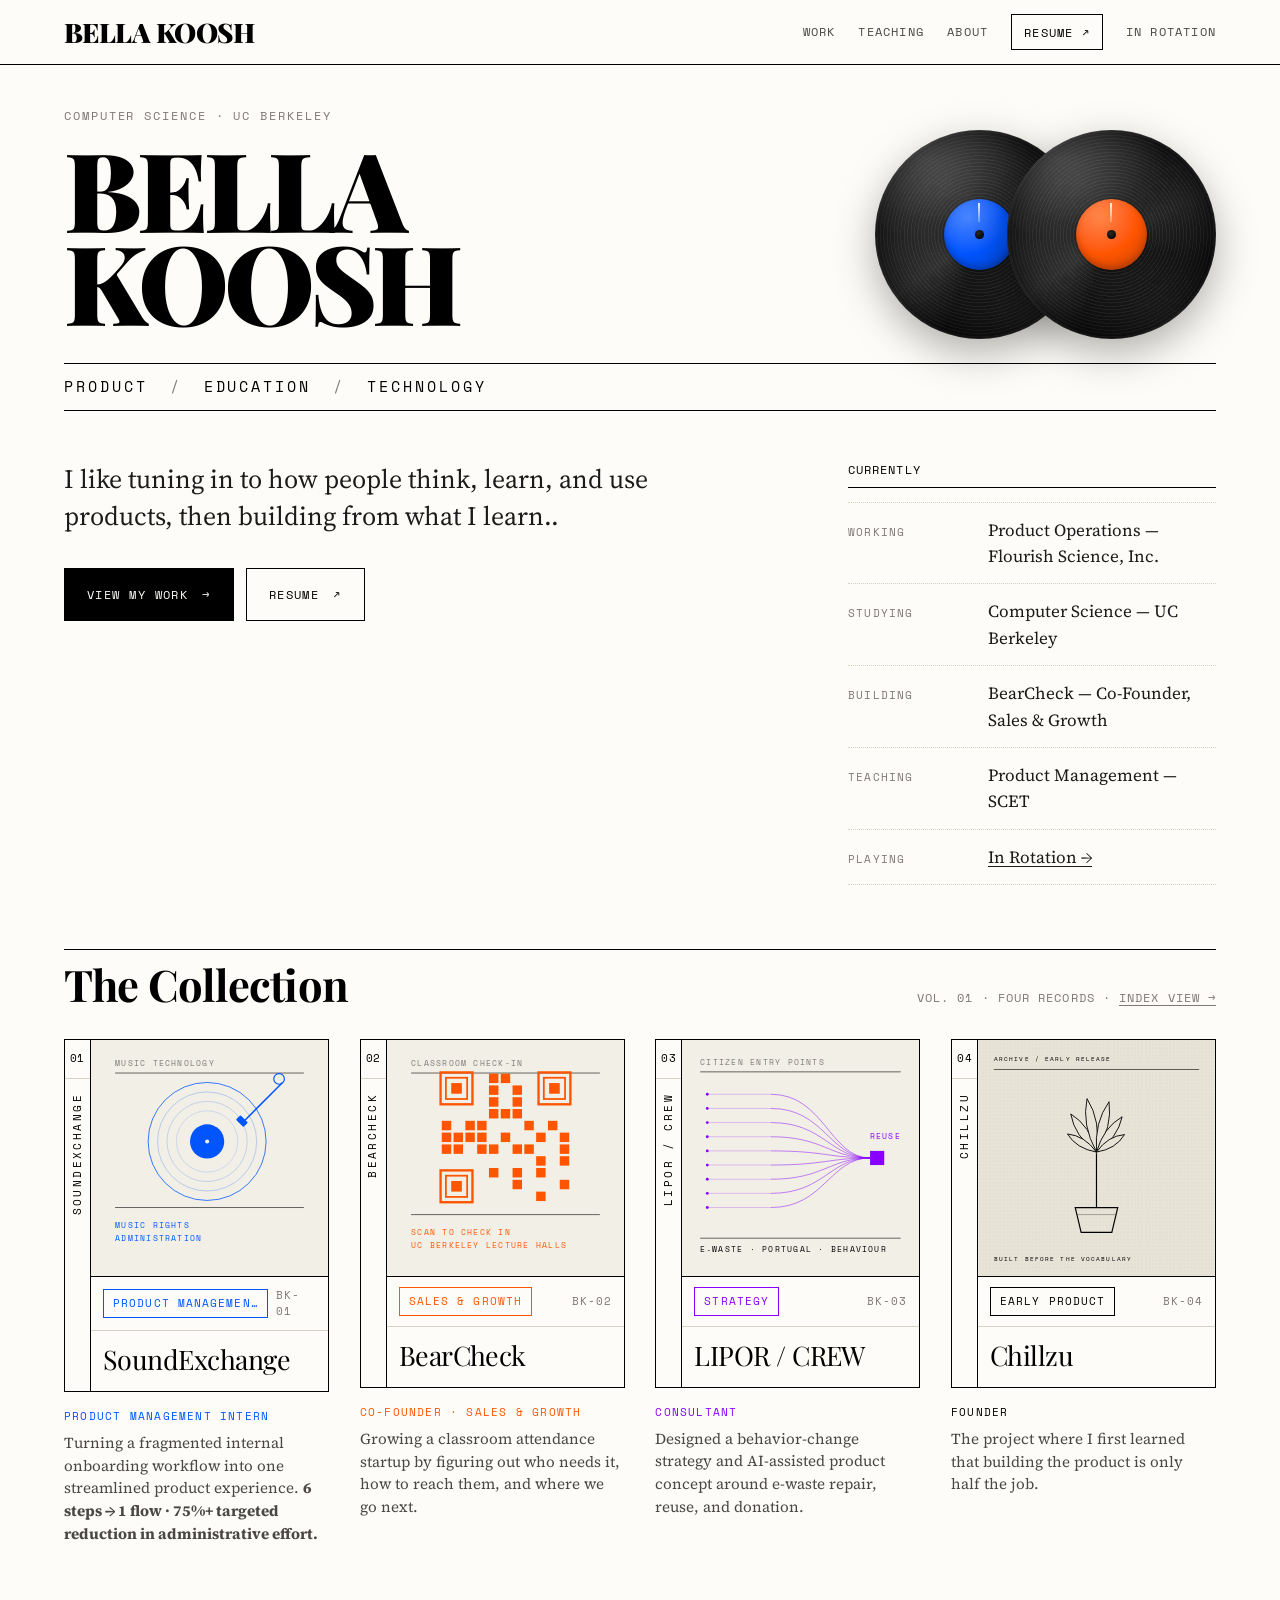
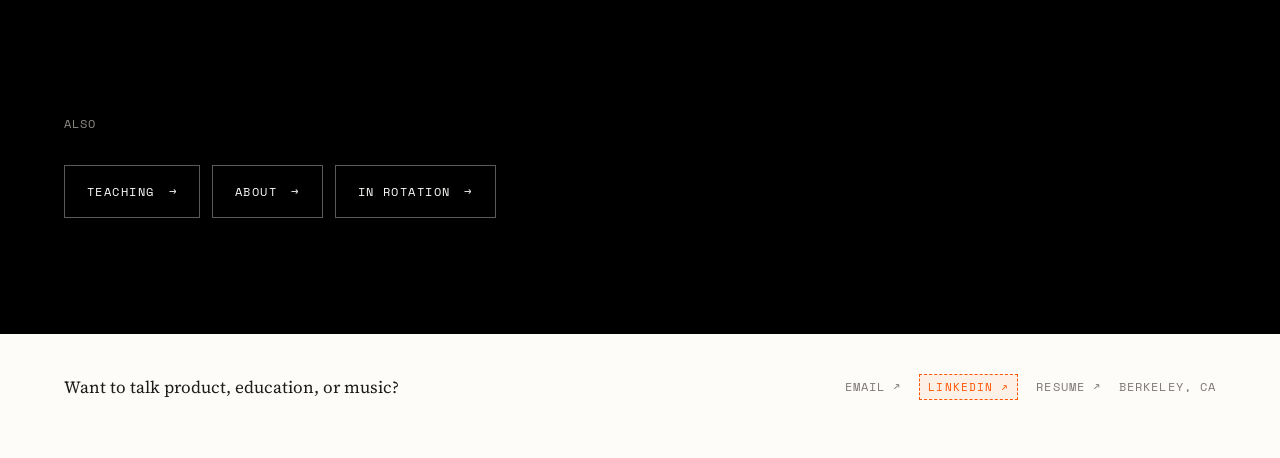
==== index.html @ e7fa3628 "Initial site" ====
<!DOCTYPE html>
<html lang="en">
<head>
<meta charset="utf-8">
<meta name="viewport" content="width=device-width, initial-scale=1">
<title>Bella Koosh — Product / Education / Technology</title>
<meta name="description" content="Bella Koosh is a UC Berkeley computer science student working across product management, startup growth, strategy, and teaching.">
<meta property="og:title" content="Bella Koosh — Product / Education / Technology">
<meta property="og:description" content="Bella Koosh is a UC Berkeley computer science student working across product management, startup growth, strategy, and teaching.">
<meta property="og:type" content="website">
<link rel="icon" href="data:image/svg+xml,<svg xmlns='http://www.w3.org/2000/svg' viewBox='0 0 32 32'><rect width='32' height='32' fill='%23FDFCF8'/><circle cx='16' cy='16' r='14.5' fill='%23000'/><circle cx='16' cy='16' r='11' fill='none' stroke='%23303030' stroke-width='1'/><circle cx='16' cy='16' r='8.5' fill='none' stroke='%23303030' stroke-width='1'/><circle cx='16' cy='16' r='5' fill='%230055FF'/><circle cx='16' cy='16' r='1.3' fill='%23FDFCF8'/></svg>">
<link rel="preconnect" href="https://fonts.googleapis.com">
<link rel="preconnect" href="https://fonts.gstatic.com" crossorigin>
<link href="https://fonts.googleapis.com/css2?family=Playfair+Display:ital,wght@0,400..900;1,400..900&family=Source+Serif+4:ital,opsz,wght@0,8..60,300..600;1,8..60,300..600&family=Space+Mono:ital,wght@0,400;0,700;1,400&display=swap" rel="stylesheet">

<link rel="stylesheet" href="assets/css/site.css">
</head>
<body>
<a class="skip" href="#main">Skip to content</a>
<div class="needle" aria-hidden="true"></div>
<header class="masthead">
  <div class="shell masthead__in">
    <a class="wordmark" href="index.html">Bella Koosh</a>
    <button class="navtoggle" aria-expanded="false" aria-controls="primary-nav"><span data-label>Menu</span></button>
    <nav class="nav" id="primary-nav" aria-label="Primary">
      <a href="work.html">Work</a>
      <a href="teaching.html">Teaching</a>
      <a href="about.html">About</a>
      <a class="nav__resume" href="assets/resume/bella-koosh-resume.pdf">Resume ↗</a>
      <a href="in-rotation.html">In Rotation</a>
    </nav>
  </div>
</header>

<main id="main">

  <section class="shell hero">
    <p class="hero__school rise">Computer Science <span aria-hidden="true">&#183;</span> UC Berkeley</p>

    <h1 class="hero__name rise"><span>Bella</span><span>Koosh</span></h1>

      <a class="decks2" href="in-rotation.html" aria-label="In Rotation">
        <span class="disc disc--b" aria-hidden="true"><b><i></i></b></span>
        <span class="disc disc--a" aria-hidden="true"><b><i></i></b></span>
      </a>

    <p class="hero__disciplines rise">Product <i>/</i> Education <i>/</i> Technology</p>

    <div class="grid hero__grid">
      <div class="hero__statement rise">
        <p>I like tuning in to how people think, learn, and use products, then building from what I learn..</p>
        <div class="hero__cta">
          <a class="btn btn--solid" href="work.html">View my work <span aria-hidden="true">&rarr;</span></a>
          <a class="btn" href="assets/resume/bella-koosh-resume.pdf">Resume <span aria-hidden="true">&#8599;</span></a>
        </div>
      </div>

      <aside class="hero__side rise" aria-label="Current status">
  <p class="mono mono--ink hero__sidehead">Currently</p>
  <dl class="liner">
    <div class="liner__row"><dt>Working</dt><dd>Product Operations &mdash; Flourish Science, Inc.</dd></div>
    <div class="liner__row"><dt>Studying</dt><dd>Computer Science &mdash; UC Berkeley</dd></div>
    <div class="liner__row"><dt>Building</dt><dd>BearCheck &mdash; Co-Founder, Sales &amp; Growth</dd></div>
    <div class="liner__row"><dt>Teaching</dt><dd>Product Management &mdash; SCET</dd></div>
    <div class="liner__row"><dt>Playing</dt><dd><a href="in-rotation.html">In Rotation &rarr;</a></dd></div>
  </dl>
</aside>
    </div>
  </section>

  <section class="shell section--snug" aria-labelledby="collection-h">
    <div class="sechead">
      <h2 id="collection-h">The Collection</h2>
      <p class="mono">Vol. 01 <span aria-hidden="true">&middot;</span> Four records <span aria-hidden="true">&middot;</span> <a href="work.html">Index view &rarr;</a></p>
    </div>
    <div class="shelf">
      <article class="record rise" data-accent="blue">
        <a class="sleeve" href="soundexchange.html" aria-labelledby="rec-soundexchange">
          <span class="sleeve__disc"></span>
          <span class="sleeve__body">
            <span class="sleeve__spine"><b>01</b><span>SoundExchange</span></span>
            <span class="sleeve__face">
              <span class="sleeve__art">
                <svg viewBox="0 0 400 400" role="img" aria-label="Cover art: a vinyl record and tonearm, representing music rights administration">
  <rect width="400" height="400" fill="#f2efe6"/>
  <text x="40" y="44" font-family="Space Mono, monospace" font-size="13" letter-spacing="2.1" fill="#7e7876">MUSIC TECHNOLOGY</text>
  <line x1="40" y1="56" x2="360" y2="56" stroke="#000" stroke-width="1"/>
  <circle cx="196" cy="172" r="100" fill="none" stroke="#0055ff" stroke-width="1.3"/>
  <circle cx="196" cy="172" r="84" fill="none" stroke="#0055ff" stroke-width="0.75" opacity="0.55"/>
  <circle cx="196" cy="172" r="68" fill="none" stroke="#0055ff" stroke-width="0.75" opacity="0.45"/>
  <circle cx="196" cy="172" r="52" fill="none" stroke="#0055ff" stroke-width="0.75" opacity="0.35"/>
  <circle cx="196" cy="172" r="29" fill="#0055ff"/>
  <circle cx="196" cy="172" r="3.5" fill="#f2efe6"/>
  <circle cx="318" cy="66" r="9" fill="none" stroke="#0055ff" stroke-width="2"/>
  <line x1="323" y1="73" x2="258" y2="138" stroke="#0055ff" stroke-width="2.5" stroke-linecap="round"/>
  <rect x="246" y="132" width="18" height="11" rx="2" fill="#0055ff" transform="rotate(45 255 137.5)"/>
  <line x1="40" y1="284" x2="360" y2="284" stroke="#000" stroke-width="1"/>
  <text x="40" y="318" font-family="Space Mono, monospace" font-size="13" letter-spacing="2.1" fill="#0055ff">MUSIC RIGHTS</text>
  <text x="40" y="340" font-family="Space Mono, monospace" font-size="13" letter-spacing="2.1" fill="#0055ff">ADMINISTRATION</text>
</svg>
  <rect width="400" height="400" fill="#f2efe6"/>
  <text x="40" y="48" font-family="Space Mono, monospace" font-size="13" letter-spacing="2.1" fill="#7e7876">MANUAL INVITATION SEQUENCE</text>
  <line x1="40" y1="58" x2="360" y2="58" stroke="#000" stroke-width="1"/>
  <g opacity="0.45"><line x1="43.5" y1="78" x2="286.5" y2="78" stroke="#0055ff" stroke-width="1"/><rect x="40" y="74.5" width="7" height="7" fill="#0055ff" stroke="#0055ff"/><rect x="102" y="74.5" width="7" height="7" fill="none" stroke="#0055ff"/><rect x="164" y="74.5" width="7" height="7" fill="none" stroke="#0055ff"/><rect x="226" y="74.5" width="7" height="7" fill="none" stroke="#0055ff"/><rect x="288" y="74.5" width="7" height="7" fill="none" stroke="#0055ff"/></g><g opacity="0.54"><line x1="43.5" y1="104" x2="286.5" y2="104" stroke="#0055ff" stroke-width="1"/><rect x="40" y="100.5" width="7" height="7" fill="#0055ff" stroke="#0055ff"/><rect x="102" y="100.5" width="7" height="7" fill="none" stroke="#0055ff"/><rect x="164" y="100.5" width="7" height="7" fill="none" stroke="#0055ff"/><rect x="226" y="100.5" width="7" height="7" fill="none" stroke="#0055ff"/><rect x="288" y="100.5" width="7" height="7" fill="none" stroke="#0055ff"/></g><g opacity="0.63"><line x1="43.5" y1="130" x2="286.5" y2="130" stroke="#0055ff" stroke-width="1"/><rect x="40" y="126.5" width="7" height="7" fill="#0055ff" stroke="#0055ff"/><rect x="102" y="126.5" width="7" height="7" fill="none" stroke="#0055ff"/><rect x="164" y="126.5" width="7" height="7" fill="none" stroke="#0055ff"/><rect x="226" y="126.5" width="7" height="7" fill="none" stroke="#0055ff"/><rect x="288" y="126.5" width="7" height="7" fill="none" stroke="#0055ff"/></g><g opacity="0.72"><line x1="43.5" y1="156" x2="286.5" y2="156" stroke="#0055ff" stroke-width="1"/><rect x="40" y="152.5" width="7" height="7" fill="#0055ff" stroke="#0055ff"/><rect x="102" y="152.5" width="7" height="7" fill="none" stroke="#0055ff"/><rect x="164" y="152.5" width="7" height="7" fill="none" stroke="#0055ff"/><rect x="226" y="152.5" width="7" height="7" fill="none" stroke="#0055ff"/><rect x="288" y="152.5" width="7" height="7" fill="none" stroke="#0055ff"/></g><g opacity="0.81"><line x1="43.5" y1="182" x2="286.5" y2="182" stroke="#0055ff" stroke-width="1"/><rect x="40" y="178.5" width="7" height="7" fill="#0055ff" stroke="#0055ff"/><rect x="102" y="178.5" width="7" height="7" fill="none" stroke="#0055ff"/><rect x="164" y="178.5" width="7" height="7" fill="none" stroke="#0055ff"/><rect x="226" y="178.5" width="7" height="7" fill="none" stroke="#0055ff"/><rect x="288" y="178.5" width="7" height="7" fill="none" stroke="#0055ff"/></g><g opacity="0.90"><line x1="43.5" y1="208" x2="286.5" y2="208" stroke="#0055ff" stroke-width="1"/><rect x="40" y="204.5" width="7" height="7" fill="#0055ff" stroke="#0055ff"/><rect x="102" y="204.5" width="7" height="7" fill="none" stroke="#0055ff"/><rect x="164" y="204.5" width="7" height="7" fill="none" stroke="#0055ff"/><rect x="226" y="204.5" width="7" height="7" fill="none" stroke="#0055ff"/><rect x="288" y="204.5" width="7" height="7" fill="none" stroke="#0055ff"/></g><g opacity="0.99"><line x1="43.5" y1="234" x2="286.5" y2="234" stroke="#0055ff" stroke-width="1"/><rect x="40" y="230.5" width="7" height="7" fill="#0055ff" stroke="#0055ff"/><rect x="102" y="230.5" width="7" height="7" fill="none" stroke="#0055ff"/><rect x="164" y="230.5" width="7" height="7" fill="none" stroke="#0055ff"/><rect x="226" y="230.5" width="7" height="7" fill="none" stroke="#0055ff"/><rect x="288" y="230.5" width="7" height="7" fill="none" stroke="#0055ff"/></g>
  <text x="322" y="160" font-family="Space Mono, monospace" font-size="12.5" letter-spacing="2" fill="#7e7876" transform="rotate(90 322 160)">REPEATED</text>
  <line x1="40" y1="276" x2="360" y2="276" stroke="#000" stroke-width="1"/>
  <text x="38" y="356" font-family="Playfair Display, serif" font-weight="900" font-size="102" letter-spacing="-4" fill="#000">3&#8211;5</text>
  <text x="230" y="326" font-family="Space Mono, monospace" font-size="13" letter-spacing="2.1" fill="#0055ff">MINUTES</text>
  <text x="230" y="348" font-family="Space Mono, monospace" font-size="13" letter-spacing="2.1" fill="#0055ff">PER INVITE</text>
</svg>
                <span class="sleeve__reveal">
                  <span class="sleeve__revealgrid">
                    <b>Role</b><i>Product Management Intern</i>
                    <b>What I did</b><i>Led discovery on a fragmented internal workflow and defined the fix engineering could build.</i>
                    <b>Evidence</b><i>PRD, Jira stories, Gherkin acceptance criteria.</i>
                  </span>
                  <span class="sleeve__open">Open record <span aria-hidden="true">&rarr;</span></span>
                </span>
              </span>
              <span class="sleeve__meta">
                <span class="chip">Product Management</span>
                <span class="mono mono--sm">BK-01</span>
              </span>
              <span class="sleeve__title" id="rec-soundexchange">SoundExchange</span>
            </span>
          </span>
        </a>
        <span class="record__scan">
          <span class="record__role">Product Management Intern</span>
          <span class="record__evidence">Turning a fragmented internal onboarding workflow into one streamlined product experience. <strong>6 steps &rarr; 1 flow &middot; 75%+ targeted reduction in administrative effort.</strong></span>
        </span>
      </article>

      <article class="record rise" data-accent="orange">
        <a class="sleeve" href="bearcheck.html" aria-labelledby="rec-bearcheck">
          <span class="sleeve__disc"></span>
          <span class="sleeve__body">
            <span class="sleeve__spine"><b>02</b><span>BearCheck</span></span>
            <span class="sleeve__face">
              <span class="sleeve__art">
                <svg viewBox="0 0 400 400" role="img" aria-label="Cover art: a QR code, representing classroom check-in">
  <rect width="400" height="400" fill="#f2efe6"/>
  <text x="40" y="44" font-family="Space Mono, monospace" font-size="13" letter-spacing="2.1" fill="#7e7876">CLASSROOM CHECK-IN</text>
  <line x1="40" y1="56" x2="360" y2="56" stroke="#000" stroke-width="1"/>
  <rect x="90" y="55" width="54" height="54" fill="none" stroke="#ff5500" stroke-width="4"/><rect x="99" y="64" width="36" height="36" fill="none" stroke="#ff5500" stroke-width="3"/><rect x="108" y="73" width="18" height="18" fill="#ff5500"/><rect x="256" y="55" width="54" height="54" fill="none" stroke="#ff5500" stroke-width="4"/><rect x="265" y="64" width="36" height="36" fill="none" stroke="#ff5500" stroke-width="3"/><rect x="274" y="73" width="18" height="18" fill="#ff5500"/><rect x="90" y="221" width="54" height="54" fill="none" stroke="#ff5500" stroke-width="4"/><rect x="99" y="230" width="36" height="36" fill="none" stroke="#ff5500" stroke-width="3"/><rect x="108" y="239" width="18" height="18" fill="#ff5500"/>
  <rect x="172" y="57" width="16" height="16" fill="#ff5500"/><rect x="192" y="57" width="16" height="16" fill="#ff5500"/><rect x="172" y="77" width="16" height="16" fill="#ff5500"/><rect x="212" y="77" width="16" height="16" fill="#ff5500"/><rect x="172" y="97" width="16" height="16" fill="#ff5500"/><rect x="212" y="97" width="16" height="16" fill="#ff5500"/><rect x="172" y="117" width="16" height="16" fill="#ff5500"/><rect x="192" y="117" width="16" height="16" fill="#ff5500"/><rect x="212" y="117" width="16" height="16" fill="#ff5500"/><rect x="92" y="137" width="16" height="16" fill="#ff5500"/><rect x="132" y="137" width="16" height="16" fill="#ff5500"/><rect x="152" y="137" width="16" height="16" fill="#ff5500"/><rect x="232" y="137" width="16" height="16" fill="#ff5500"/><rect x="272" y="137" width="16" height="16" fill="#ff5500"/><rect x="92" y="157" width="16" height="16" fill="#ff5500"/><rect x="112" y="157" width="16" height="16" fill="#ff5500"/><rect x="132" y="157" width="16" height="16" fill="#ff5500"/><rect x="152" y="157" width="16" height="16" fill="#ff5500"/><rect x="192" y="157" width="16" height="16" fill="#ff5500"/><rect x="252" y="157" width="16" height="16" fill="#ff5500"/><rect x="292" y="157" width="16" height="16" fill="#ff5500"/><rect x="92" y="177" width="16" height="16" fill="#ff5500"/><rect x="112" y="177" width="16" height="16" fill="#ff5500"/><rect x="152" y="177" width="16" height="16" fill="#ff5500"/><rect x="172" y="177" width="16" height="16" fill="#ff5500"/><rect x="212" y="177" width="16" height="16" fill="#ff5500"/><rect x="232" y="177" width="16" height="16" fill="#ff5500"/><rect x="292" y="177" width="16" height="16" fill="#ff5500"/><rect x="252" y="197" width="16" height="16" fill="#ff5500"/><rect x="292" y="197" width="16" height="16" fill="#ff5500"/><rect x="172" y="217" width="16" height="16" fill="#ff5500"/><rect x="212" y="217" width="16" height="16" fill="#ff5500"/><rect x="252" y="217" width="16" height="16" fill="#ff5500"/><rect x="212" y="237" width="16" height="16" fill="#ff5500"/><rect x="292" y="237" width="16" height="16" fill="#ff5500"/><rect x="252" y="257" width="16" height="16" fill="#ff5500"/>
  <line x1="40" y1="296" x2="360" y2="296" stroke="#000" stroke-width="1"/>
  <text x="40" y="330" font-family="Space Mono, monospace" font-size="13" letter-spacing="2.1" fill="#ff5500">SCAN TO CHECK IN</text>
  <text x="40" y="352" font-family="Space Mono, monospace" font-size="13" letter-spacing="2.1" fill="#ff5500">UC BERKELEY LECTURE HALLS</text>
</svg>
  <rect width="400" height="400" fill="#f2efe6"/>
  <text x="28" y="36" font-family="Space Mono, monospace" font-size="13" letter-spacing="2.1" fill="#7e7876">OUTREACH &#8594; RELATIONSHIP</text>
  <line x1="28" y1="48" x2="372" y2="48" stroke="#000" stroke-width="1"/>
  <path d="M30 60 C140 60 160 120 250 120" fill="none" stroke="#ff5500" stroke-width="1.1" opacity="0.30"/><circle cx="30" cy="60" r="2.6" fill="#ff5500" opacity="0.6"/><path d="M30 108 C140 108 160 200 250 200" fill="none" stroke="#ff5500" stroke-width="1.1" opacity="0.48"/><circle cx="30" cy="108" r="2.6" fill="#ff5500" opacity="0.6"/><path d="M30 156 C140 156 160 280 250 280" fill="none" stroke="#ff5500" stroke-width="1.1" opacity="0.66"/><circle cx="30" cy="156" r="2.6" fill="#ff5500" opacity="0.6"/><path d="M30 204 C140 204 160 120 250 120" fill="none" stroke="#ff5500" stroke-width="1.1" opacity="0.30"/><circle cx="30" cy="204" r="2.6" fill="#ff5500" opacity="0.6"/><path d="M30 252 C140 252 160 200 250 200" fill="none" stroke="#ff5500" stroke-width="1.1" opacity="0.48"/><circle cx="30" cy="252" r="2.6" fill="#ff5500" opacity="0.6"/><path d="M30 300 C140 300 160 280 250 280" fill="none" stroke="#ff5500" stroke-width="1.1" opacity="0.66"/><circle cx="30" cy="300" r="2.6" fill="#ff5500" opacity="0.6"/><circle cx="250" cy="120" r="7" fill="#ff5500"/><circle cx="250" cy="120" r="13" fill="none" stroke="#ff5500" stroke-width="1" opacity="0.4"/><circle cx="250" cy="200" r="7" fill="#ff5500"/><circle cx="250" cy="200" r="13" fill="none" stroke="#ff5500" stroke-width="1" opacity="0.4"/><circle cx="250" cy="280" r="7" fill="#ff5500"/><circle cx="250" cy="280" r="13" fill="none" stroke="#ff5500" stroke-width="1" opacity="0.4"/>
  <line x1="28" y1="336" x2="372" y2="336" stroke="#000" stroke-width="1"/>
  <text x="28" y="360" font-family="Space Mono, monospace" font-size="13" letter-spacing="2.1" fill="#ff5500">UC BERKELEY LECTURE HALLS</text>
</svg>
                <span class="sleeve__reveal">
                  <span class="sleeve__revealgrid">
                    <b>Role</b><i>Co-Founder &middot; Sales &amp; Growth</i>
                    <b>What I did</b><i>Finding who needs BearCheck, how to reach them, and where the company goes next.</i>
                    <b>Evidence</b><i>Live across UC Berkeley lecture halls.</i>
                  </span>
                  <span class="sleeve__open">Open record <span aria-hidden="true">&rarr;</span></span>
                </span>
              </span>
              <span class="sleeve__meta">
                <span class="chip">Sales &amp; Growth</span>
                <span class="mono mono--sm">BK-02</span>
              </span>
              <span class="sleeve__title" id="rec-bearcheck">BearCheck</span>
            </span>
          </span>
        </a>
        <span class="record__scan">
          <span class="record__role">Co-Founder &middot; Sales &amp; Growth</span>
          <span class="record__evidence">Growing a classroom attendance startup by figuring out who needs it, how to reach them, and where we go next.</span>
        </span>
      </article>

      <article class="record rise" data-accent="purple">
        <a class="sleeve" href="lipor.html" aria-labelledby="rec-lipor">
          <span class="sleeve__disc"></span>
          <span class="sleeve__body">
            <span class="sleeve__spine"><b>03</b><span>LIPOR / CREW</span></span>
            <span class="sleeve__face">
              <span class="sleeve__art">
                <svg viewBox="0 0 400 400" role="img" aria-label="Cover art: many citizen entry points narrowing to a single reuse outcome">
  <rect width="400" height="400" fill="#f2efe6"/>
  <text x="30" y="42" font-family="Space Mono, monospace" font-size="13" letter-spacing="2.1" fill="#7e7876">CITIZEN ENTRY POINTS</text>
  <line x1="30" y1="54" x2="370" y2="54" stroke="#000" stroke-width="1"/>
  <path d="M150 92 C240 92 250 200 318 200" fill="none" stroke="#8800ff" stroke-width="1.1" opacity="0.75"/><line x1="42" y1="92" x2="150" y2="92" stroke="#8800ff" stroke-width="1.1" opacity="0.35"/><circle cx="42" cy="92" r="2.4" fill="#8800ff"/><path d="M150 116 C240 116 250 200 318 200" fill="none" stroke="#8800ff" stroke-width="1.1" opacity="0.75"/><line x1="42" y1="116" x2="150" y2="116" stroke="#8800ff" stroke-width="1.1" opacity="0.35"/><circle cx="42" cy="116" r="2.4" fill="#8800ff"/><path d="M150 140 C240 140 250 200 318 200" fill="none" stroke="#8800ff" stroke-width="1.1" opacity="0.75"/><line x1="42" y1="140" x2="150" y2="140" stroke="#8800ff" stroke-width="1.1" opacity="0.35"/><circle cx="42" cy="140" r="2.4" fill="#8800ff"/><path d="M150 164 C240 164 250 200 318 200" fill="none" stroke="#8800ff" stroke-width="1.1" opacity="0.75"/><line x1="42" y1="164" x2="150" y2="164" stroke="#8800ff" stroke-width="1.1" opacity="0.35"/><circle cx="42" cy="164" r="2.4" fill="#8800ff"/><path d="M150 188 C240 188 250 200 318 200" fill="none" stroke="#8800ff" stroke-width="1.1" opacity="0.75"/><line x1="42" y1="188" x2="150" y2="188" stroke="#8800ff" stroke-width="1.1" opacity="0.35"/><circle cx="42" cy="188" r="2.4" fill="#8800ff"/><path d="M150 212 C240 212 250 200 318 200" fill="none" stroke="#8800ff" stroke-width="1.1" opacity="0.75"/><line x1="42" y1="212" x2="150" y2="212" stroke="#8800ff" stroke-width="1.1" opacity="0.35"/><circle cx="42" cy="212" r="2.4" fill="#8800ff"/><path d="M150 236 C240 236 250 200 318 200" fill="none" stroke="#8800ff" stroke-width="1.1" opacity="0.75"/><line x1="42" y1="236" x2="150" y2="236" stroke="#8800ff" stroke-width="1.1" opacity="0.35"/><circle cx="42" cy="236" r="2.4" fill="#8800ff"/><path d="M150 260 C240 260 250 200 318 200" fill="none" stroke="#8800ff" stroke-width="1.1" opacity="0.75"/><line x1="42" y1="260" x2="150" y2="260" stroke="#8800ff" stroke-width="1.1" opacity="0.35"/><circle cx="42" cy="260" r="2.4" fill="#8800ff"/><path d="M150 284 C240 284 250 200 318 200" fill="none" stroke="#8800ff" stroke-width="1.1" opacity="0.75"/><line x1="42" y1="284" x2="150" y2="284" stroke="#8800ff" stroke-width="1.1" opacity="0.35"/><circle cx="42" cy="284" r="2.4" fill="#8800ff"/>
  <rect x="318" y="188" width="24" height="24" fill="#8800ff"/>
  <text x="370" y="168" text-anchor="end" font-family="Space Mono, monospace" font-size="13" letter-spacing="2.1" fill="#8800ff">REUSE</text>
  <line x1="30" y1="336" x2="370" y2="336" stroke="#000" stroke-width="1"/>
  <text x="30" y="360" font-family="Space Mono, monospace" font-size="13" letter-spacing="2.1" fill="#000">E&#8209;WASTE &#183; PORTUGAL &#183; BEHAVIOUR</text>
</svg>
                <span class="sleeve__reveal">
                  <span class="sleeve__revealgrid">
                    <b>Role</b><i>Consultant</i>
                    <b>What I did</b><i>Designed a citizen-engagement strategy and an AI-assisted concept for e-waste reuse and donation.</i>
                    <b>Evidence</b><i>Recommendations presented to LIPOR leadership.</i>
                  </span>
                  <span class="sleeve__open">Open record <span aria-hidden="true">&rarr;</span></span>
                </span>
              </span>
              <span class="sleeve__meta">
                <span class="chip">Strategy</span>
                <span class="mono mono--sm">BK-03</span>
              </span>
              <span class="sleeve__title" id="rec-lipor">LIPOR / CREW</span>
            </span>
          </span>
        </a>
        <span class="record__scan">
          <span class="record__role">Consultant</span>
          <span class="record__evidence">Designed a behavior-change strategy and AI-assisted product concept around e-waste repair, reuse, and donation.</span>
        </span>
      </article>

      <article class="record rise" data-accent="ink">
        <a class="sleeve" href="chillzu.html" aria-labelledby="rec-chillzu">
          <span class="sleeve__disc"></span>
          <span class="sleeve__body">
            <span class="sleeve__spine"><b>04</b><span>Chillzu</span></span>
            <span class="sleeve__face">
              <span class="sleeve__art">
              <svg viewBox="0 0 400 400" role="img" aria-label="Cover art: a potted plant, representing an early wellness project">
  <defs>
    <pattern id="cznoise" width="6" height="6" patternUnits="userSpaceOnUse">
      <circle cx="1.5" cy="1.5" r="0.6" fill="#000" opacity="0.16"/>
    </pattern>
  </defs>
  <rect width="400" height="400" fill="#e7e3d7"/>
  <rect width="400" height="400" fill="url(#cznoise)"/>
  <text x="26" y="36" font-family="Space Mono, monospace" font-size="10.5" letter-spacing="1.9" fill="#000">ARCHIVE / EARLY RELEASE</text>
  <line x1="26" y1="50" x2="374" y2="50" stroke="#000" stroke-width="1"/>
  <line x1="200" y1="192" x2="200" y2="284" stroke="#000" stroke-width="2"/>
  <path d="M200,190 Q216,147.1 200,112 Q184,147.1 200,190 Z" transform="rotate(-34 200 190)" fill="#e7e3d7" stroke="#000" stroke-width="1.4"/><path d="M200,190 Q217,139.4 200,98 Q183,139.4 200,190 Z" transform="rotate(-10 200 190)" fill="#e7e3d7" stroke="#000" stroke-width="1.4"/><path d="M200,190 Q216,141.6 200,102 Q184,141.6 200,190 Z" transform="rotate(14 200 190)" fill="#e7e3d7" stroke="#000" stroke-width="1.4"/><path d="M200,190 Q215,149.3 200,116 Q185,149.3 200,190 Z" transform="rotate(36 200 190)" fill="#e7e3d7" stroke="#000" stroke-width="1.4"/><path d="M200,190 Q213,158.1 200,132 Q187,158.1 200,190 Z" transform="rotate(-58 200 190)" fill="#e7e3d7" stroke="#000" stroke-width="1.4"/><path d="M200,190 Q213,159.2 200,134 Q187,159.2 200,190 Z" transform="rotate(58 200 190)" fill="#e7e3d7" stroke="#000" stroke-width="1.4"/>
  <path d="M164,284 L236,284 L226,326 L174,326 Z" fill="none" stroke="#000" stroke-width="2"/>
  <line x1="168" y1="296" x2="232" y2="296" stroke="#000" stroke-width="1" opacity="0.5"/>
  <text x="26" y="374" font-family="Space Mono, monospace" font-size="10.5" letter-spacing="1.9" fill="#000">BUILT BEFORE THE VOCABULARY</text>
</svg>
  <defs>
    <pattern id="cznoise" width="6" height="6" patternUnits="userSpaceOnUse">
      <circle cx="1.5" cy="1.5" r="0.6" fill="#000" opacity="0.16"/>
    </pattern>
  </defs>
  <rect width="400" height="400" fill="#e7e3d7"/>
  <rect width="400" height="400" fill="url(#cznoise)"/>
  <g fill="none" stroke="#000" stroke-width="1">
    <circle cx="200" cy="204" r="26" opacity="0.85"/>
    <circle cx="200" cy="204" r="52" opacity="0.68"/>
    <circle cx="200" cy="204" r="78" opacity="0.52"/>
    <circle cx="200" cy="204" r="104" opacity="0.36"/>
    <circle cx="200" cy="204" r="130" opacity="0.22"/>
  </g>
  <g fill="none" stroke="#ff5500" stroke-width="1" opacity="0.30" transform="translate(4,-3)">
    <circle cx="200" cy="204" r="26"/><circle cx="200" cy="204" r="52"/><circle cx="200" cy="204" r="78"/>
  </g>
  <circle cx="200" cy="204" r="8" fill="#000"/>
  <text x="26" y="36" font-family="Space Mono, monospace" font-size="13" letter-spacing="2.1" fill="#000">ARCHIVE / EARLY RELEASE</text>
  <line x1="26" y1="50" x2="374" y2="50" stroke="#000" stroke-width="1"/>
  <text x="26" y="374" font-family="Space Mono, monospace" font-size="13" letter-spacing="2.1" fill="#000">BUILT BEFORE THE VOCABULARY</text>
</svg>
                <span class="sleeve__reveal">
                  <span class="sleeve__revealgrid">
                    <b>Role</b><i>Founder</i>
                    <b>What I did</b><i>Researched, designed, and coded a wellness app for teenagers, then rebuilt it around what users actually needed.</i>
                    <b>Evidence</b><i>React/JavaScript prototype, tested with real users.</i>
                  </span>
                  <span class="sleeve__open">Open record <span aria-hidden="true">&rarr;</span></span>
                </span>
              </span>
              <span class="sleeve__meta">
                <span class="chip chip--ink">Early Product</span>
                <span class="mono mono--sm">BK-04</span>
              </span>
              <span class="sleeve__title" id="rec-chillzu">Chillzu</span>
            </span>
          </span>
        </a>
        <span class="record__scan">
          <span class="record__role">Founder</span>
          <span class="record__evidence">The project where I first learned that building the product is only half the job.</span>
        </span>
      </article>
    </div>
  </section>

  <section class="section section--ink">
    <div class="shell">
      <div class="grid">
        <div class="closing rise">
          <p class="mono">Also</p>
         <!-- <h2 class="closing__h">I care whether the thing works &mdash; and whether anyone can actually use it.</h2> *\ -->
          <div class="hero__cta">
            <a class="btn" href="teaching.html">Teaching <span aria-hidden="true">&rarr;</span></a>
            <a class="btn" href="about.html">About <span aria-hidden="true">&rarr;</span></a>
            <a class="btn" href="in-rotation.html">In Rotation <span aria-hidden="true">&rarr;</span></a>
          </div>
        </div>
      </div>
    </div>
  </section>

</main>
<footer class="colophon">
  <div class="shell colophon__in">
    <p class="colophon__ask">Want to talk product, education, or music?</p>
    <nav class="colophon__links mono" aria-label="Footer">
     <a href="#" id="email-link">Email &#8599;</a>

<script>
  const user = "isabellakoosh";
  const domain = "berkeley.edu";
  document.getElementById("email-link").href = `mailto:${user}@${domain}`;
</script>
      <a href="#" class="todo">LinkedIn &#8599;</a>
      <a href="assets/resume/bella-koosh-resume.pdf">Resume &#8599;</a>
      <span class="colophon__loc">Berkeley, CA</span>
    </nav>
  </div>
</footer>

<script src="assets/js/site.js" defer></script>
</body>
</html>
---- assets/css/site.css ----
@charset "UTF-8";
/* ============================================================
   BELLA KOOSH — bellakoosh.com
   Design system extracted from the Google Stitch export
   "signal & rhythm" (The Record Collection / Sonic Artifact).
   Layer order fixes specificity once, globally.
   ============================================================ */

@layer tokens, base, layout, components, pages, utilities;

/* ---------- 01 TOKENS ---------- */
@layer tokens {
  :root {
    /* Surface */
    --ivory: #fdfcf8;
    --paper: #f2efe6;
    --paper-deep: #e7e3d7;
    --ink: #000;
    --ink-soft: #1b1b1b;
    --ink-70: #4a4744;
    --ink-45: #7e7876;
    --rule: #d7d2c4;
    --rule-strong: #000;

    /* Accents — album art, not SaaS branding */
    --blue: #0055ff;
    --orange: #ff5500;
    --purple: #8800ff;

    /* Per-record accent, overridden by [data-accent] */
    --accent: var(--blue);
    --accent-ink: #fff;

    /* Type */
    --display: "Playfair Display", "Times New Roman", serif;
    --editorial: "Source Serif 4", Georgia, serif;
    --mono: "Space Mono", ui-monospace, "SFMono-Regular", Menlo, monospace;

    --t-hero: clamp(3.5rem, 12.5vw, 10.5rem);
    --t-display: clamp(2.5rem, 6.4vw, 5rem);
    --t-head: clamp(1.75rem, 3.4vw, 3rem);
    --t-sub: clamp(1.3rem, 2vw, 2rem);
    --t-body: clamp(1.0625rem, 0.45vw + 0.95rem, 1.25rem);
    --t-mono: 0.75rem;
    --t-mono-sm: 0.6875rem;

    /* Space — 4px baseline, aggressive whitespace */
    --u: 4px;
    --gutter: 24px;
    --margin: clamp(20px, 5vw, 64px);
    --stack-sm: 12px;
    --stack-md: 32px;
    --stack-lg: clamp(64px, 9vw, 120px);
    --stack-xl: clamp(96px, 14vw, 184px);
    --maxw: 1560px;

    /* Rhythm — 120 BPM. 1 beat = 500ms, 1/16 = 125ms. */
    --beat: 500ms;
    --sixteenth: 125ms;
    --ease: cubic-bezier(0.22, 0.72, 0.16, 1);

    color-scheme: light;
  }

  [data-accent="blue"] { --accent: var(--blue); }
  [data-accent="orange"] { --accent: var(--orange); }
  [data-accent="purple"] { --accent: var(--purple); }
  [data-accent="ink"] { --accent: var(--ink); }
}


/* Reduce gap between hero and The Collection */
.hero {
  padding-bottom: 2rem;
}

.hero + .section--snug {
  padding-top: 2rem;
}
/* ---------- 02 BASE ---------- */
@layer base {
  *, *::before, *::after { box-sizing: border-box; }

  html { -webkit-text-size-adjust: 100%; scroll-behavior: smooth; }
  @media (prefers-reduced-motion: reduce) { html { scroll-behavior: auto; } }

  body {
    margin: 0;
    background: var(--ivory);
    color: var(--ink-soft);
    font-family: var(--editorial);
    font-size: var(--t-body);
    line-height: 1.62;
    font-synthesis-weight: none;
    -webkit-font-smoothing: antialiased;
    text-rendering: optimizeLegibility;
    overflow-x: hidden;
  }

  h1, h2, h3, h4 {
    font-family: var(--display);
    font-weight: 700;
    line-height: 1.02;
    letter-spacing: -0.02em;
    margin: 0;
    color: var(--ink);
    text-wrap: balance;
  }

  p { margin: 0 0 1.15em; }
  p:last-child { margin-bottom: 0; }

  a { color: inherit; text-decoration-thickness: 1px; text-underline-offset: 3px; }

  img, svg { display: block; max-width: 100%; }

  ::selection { background: var(--accent); color: #fff; }

  :focus-visible {
    outline: 2px solid var(--blue);
    outline-offset: 3px;
  }

  .skip {
    position: absolute; left: -9999px; top: 0; z-index: 999;
    background: var(--ink); color: var(--ivory);
    padding: 12px 18px; font-family: var(--mono); font-size: var(--t-mono);
    letter-spacing: 0.08em;
  }
  .skip:focus { left: var(--margin); top: 8px; }
}

/* ---------- 03 LAYOUT ---------- */
@layer layout {
  .shell {
    width: 100%;
    max-width: var(--maxw);
    margin-inline: auto;
    padding-inline: var(--margin);
  }

  /* 12-col editorial grid with marginalia zone (col 1 + col 12) */
  .grid {
    display: grid;
    grid-template-columns: repeat(12, minmax(0, 1fr));
    column-gap: var(--gutter);
  }
  @media (max-width: 900px) {
    .grid { grid-template-columns: repeat(4, minmax(0, 1fr)); }
  }

  .section { padding-block: var(--stack-lg); }
  .section--tight { padding-block: clamp(48px, 6vw, 80px); }
  .section--ink {
    background: var(--ink);
    color: #e9e7e1;
  }
  .section--ink h1, .section--ink h2, .section--ink h3 { color: var(--ivory); }
  .section--paper { background: var(--paper); }

  .rule { border: 0; border-top: 1px solid var(--rule); margin: 0; }
  .rule--ink { border-top-color: var(--ink); }
  .section--ink .rule { border-top-color: #3a3a3a; }

  /* Section header: mono index left, title right */
  .sechead {
    display: flex;
    align-items: baseline;
    justify-content: space-between;
    gap: var(--gutter);
    border-top: 1px solid var(--ink);
    padding-top: var(--stack-sm);
    margin-bottom: var(--stack-md);
    flex-wrap: wrap;
  }
  .sechead h2 { font-size: var(--t-head); }
  .section--ink .sechead { border-top-color: #4a4a4a; }
}

/* ---------- 04 COMPONENTS ---------- */
@layer components {

  /* Mono utility text — "the data layer" */
  .mono {
    font-family: var(--mono);
    font-size: var(--t-mono);
    letter-spacing: 0.09em;
    text-transform: uppercase;
    color: var(--ink-45);
    line-height: 1.5;
  }
  .mono--sm { font-size: var(--t-mono-sm); }
  .mono--ink { color: var(--ink); }
  .mono--accent { color: var(--accent); }
  .section--ink .mono { color: #8d8983; }

  .chip {
    display: inline-block;
    max-width: 100%;
    overflow: hidden;
    text-overflow: ellipsis;
    font-family: var(--mono);
    font-size: var(--t-mono-sm);
    letter-spacing: 0.1em;
    text-transform: uppercase;
    padding: 5px 9px 4px;
    border: 1px solid currentColor;
    color: var(--accent);
    white-space: nowrap;
  }
  .chip--ink { color: var(--ink); }

  /* Content-gap marker. Deliberately visible: an incomplete site
     is acceptable, an inaccurate one is not. */
  .todo {
    display: inline-block;
    font-family: var(--mono);
    font-size: var(--t-mono-sm);
    letter-spacing: 0.1em;
    text-transform: uppercase;
    color: var(--orange);
    border: 1px dashed var(--orange);
    padding: 4px 8px 3px;
    background: color-mix(in srgb, var(--orange) 7%, transparent);
  }
  .todo--block {
    display: block;
    padding: 18px 20px;
    line-height: 1.7;
    text-transform: none;
    letter-spacing: 0.04em;
    font-size: var(--t-mono);
  }

  /* Buttons */
  .btn {
    display: inline-flex;
    align-items: center;
    gap: 14px;
    font-family: var(--mono);
    font-size: var(--t-mono);
    letter-spacing: 0.12em;
    text-transform: uppercase;
    padding: 16px 22px;
    border: 1px solid var(--ink);
    color: var(--ink);
    background: transparent;
    text-decoration: none;
    transition: background var(--sixteenth) var(--ease), color var(--sixteenth) var(--ease);
  }
  .btn:hover, .btn:focus-visible { background: var(--accent); color: #fff; border-color: var(--accent); }
  .btn--solid { background: var(--ink); color: var(--ivory); }
  .section--ink .btn { border-color: #5a5a5a; color: var(--ivory); }

  /* Header / nav */
  .masthead {
    position: sticky; top: 0; z-index: 60;
    background: color-mix(in srgb, var(--ivory) 92%, transparent);
    backdrop-filter: saturate(140%) blur(6px);
    border-bottom: 1px solid var(--ink);
  }
  .masthead__in {
    display: flex; align-items: center; justify-content: space-between;
    gap: var(--gutter);
    padding-block: 14px;
  }
  .wordmark {
    font-family: var(--display);
    font-weight: 900;
    font-size: clamp(1.35rem, 2.1vw, 1.9rem);
    letter-spacing: -0.02em;
    text-transform: uppercase;
    text-decoration: none;
    color: var(--ink);
    line-height: 1;
    white-space: nowrap;
  }
  .nav { display: flex; align-items: center; gap: clamp(14px, 1.8vw, 30px); }
  .nav a {
    font-family: var(--mono);
    font-size: var(--t-mono);
    letter-spacing: 0.1em;
    text-transform: uppercase;
    text-decoration: none;
    color: var(--ink-70);
    padding-block: 4px;
    border-bottom: 1px solid transparent;
    white-space: nowrap;
    transition: color var(--sixteenth) var(--ease), border-color var(--sixteenth) var(--ease);
  }
  .nav a:hover { color: var(--ink); border-bottom-color: var(--ink); }
  .nav a[aria-current="page"] { color: var(--ink); border-bottom-color: var(--ink); }
  .nav a.nav__resume {
    border: 1px solid var(--ink); color: var(--ink);
    padding: 8px 12px 7px;
  }
  .nav a.nav__resume:hover { background: var(--ink); color: var(--ivory); }

  .navtoggle { display: none; }

  @media (max-width: 860px) {
    .navtoggle {
      display: inline-flex; align-items: center; gap: 8px;
      font-family: var(--mono); font-size: var(--t-mono); letter-spacing: 0.1em;
      text-transform: uppercase; background: none; border: 1px solid var(--ink);
      padding: 9px 12px; cursor: pointer; color: var(--ink);
    }
    .nav {
      position: fixed; inset: 0 0 auto; top: 57px;
      flex-direction: column; align-items: stretch; gap: 0;
      background: var(--ivory);
      border-bottom: 1px solid var(--ink);
      padding: 8px var(--margin) 28px;
      transform: translateY(-8px);
      opacity: 0; visibility: hidden;
      transition: opacity var(--sixteenth) var(--ease), transform var(--sixteenth) var(--ease), visibility 0s linear 150ms;
    }
    .nav[data-open="true"] { opacity: 1; visibility: visible; transform: none; transition-delay: 0s; }
    .nav a { padding: 16px 0; border-bottom: 1px solid var(--rule); font-size: 0.875rem; }
    .nav a.nav__resume { order: 1; border: 1px solid var(--ink); margin-top: 18px; padding: 16px; text-align: center; }
  }

  /* Footer */
  .colophon { border-top: 1px solid var(--ink); background: var(--ivory); }
  .colophon__in {
    display: flex; flex-wrap: wrap; gap: 20px var(--gutter);
    justify-content: space-between; align-items: flex-start;
    padding-block: 40px 56px;
  }
  .colophon__links { display: flex; flex-wrap: wrap; align-items: center; gap: 18px; }
  .colophon a { text-decoration: none; }
  .colophon a:hover { color: var(--ink); text-decoration: underline; }
  .colophon__ask {
    font-family: var(--editorial); font-size: 1.0625rem;
    color: var(--ink-soft); margin: 0;
  }
  .colophon__loc { font-family: var(--mono); font-size: var(--t-mono); color: var(--ink-45); }

  /* ---- THE SLEEVE (signature component) ---- */
  .shelf {
    display: grid;
    grid-template-columns: repeat(4, minmax(0, 1fr));
    gap: clamp(16px, 2.4vw, 40px);
    align-items: start;
  }
  @media (max-width: 1080px) { .shelf { grid-template-columns: repeat(2, minmax(0, 1fr)); gap: 32px 20px; } }
  @media (max-width: 560px) { .shelf { grid-template-columns: 1fr; } }

  .record { position: relative; }

  .sleeve {
    position: relative;
    display: block;
    text-decoration: none;
    color: inherit;
    isolation: isolate;
  }

  /* The disc slides out of the sleeve on hover/focus */
  .sleeve__disc {
    position: absolute;
    z-index: 0;
    top: 12%;
    right: 4%;
    width: 74%;
    aspect-ratio: 1;
    border-radius: 50%;
    background:
      radial-gradient(circle at 50% 50%, var(--accent) 0 12%, transparent 12.4%),
      radial-gradient(circle at 50% 50%, var(--ivory) 0 3.2%, transparent 3.5%),
      repeating-radial-gradient(circle at 50% 50%, #1b1b1b 0 2px, #0d0d0d 2px 3px),
      #111;
    transform: translateX(0) rotate(0deg);
    transition: transform calc(var(--beat) * 0.8) var(--ease);
    pointer-events: none;
  }
  .sleeve:hover .sleeve__disc,
  .sleeve:focus-visible .sleeve__disc { transform: translateX(20%) rotate(20deg); }
  .record:has(.sleeve:hover), .record:has(.sleeve:focus-visible) { position: relative; z-index: 5; }

  .sleeve__body {
    position: relative;
    z-index: 1;
    display: grid;
    grid-template-columns: 26px 1fr;
    border: 1px solid var(--ink);
    background: var(--ivory);
    transition: transform calc(var(--beat) * 0.5) var(--ease);
  }
  .sleeve::after {
    /* ghost border left behind on tactile displacement */
    content: "";
    position: absolute; inset: 0; z-index: 0;
    border: 1px solid var(--rule);
    opacity: 0;
    transition: opacity calc(var(--beat) * 0.5) var(--ease);
  }
  .sleeve:hover .sleeve__body,
  .sleeve:focus-visible .sleeve__body { transform: translate(-5px, -5px); }
  .sleeve:hover::after, .sleeve:focus-visible::after { opacity: 1; }

  .sleeve__spine {
    display: flex;
    border-right: 1px solid var(--ink);
    align-items: center;
    flex-direction: column; align-items: center; justify-content: flex-start;
    gap: 14px; padding: 10px 0;
    background: var(--ivory);
    min-width: 0;
  }
  .sleeve__spine span {
    writing-mode: vertical-rl;
    transform: rotate(180deg);
    font-family: var(--mono);
    font-size: var(--t-mono-sm);
    letter-spacing: 0.22em;
    text-transform: uppercase;
    color: var(--ink);
    white-space: nowrap;
  }

  .sleeve__face { position: relative; display: block; background: var(--ivory); min-width: 0; }

  .sleeve__art {
    position: relative;
    display: block;
    aspect-ratio: 1 / 1;
    border-bottom: 1px solid var(--ink);
    overflow: hidden;
    background: var(--paper);
  }
  .sleeve__art svg, .sleeve__art img { width: 100%; height: 100%; object-fit: cover; }

  .sleeve__spine b {
    font-family: var(--mono); font-weight: 400;
    font-size: var(--t-mono-sm); letter-spacing: 0.06em; color: var(--ink);
    padding-bottom: 10px; border-bottom: 1px solid var(--rule); width: 100%; text-align: center;
  }

  .sleeve__meta {
    display: flex;
    min-width: 0; align-items: center; justify-content: space-between;
    gap: 8px; padding: 10px 12px;
    border-bottom: 1px solid var(--rule);
  }
  .sleeve__title {
    display: block;
    font-family: var(--display);
    font-size: clamp(1.5rem, 2.1vw, 2rem);
    line-height: 1.05;
    letter-spacing: -0.02em;
    padding: 14px 12px 18px;
    color: var(--ink);
  }

  /* Always-visible scan line under the sleeve — a recruiter must be able
     to read the collection without hovering anything. */
  .record__scan { display: block; padding-top: 16px; }
  .record__role {
    display: block;
    font-family: var(--mono); font-size: var(--t-mono-sm);
    letter-spacing: 0.11em; text-transform: uppercase;
    color: var(--accent); display: block; margin-bottom: 6px;
  }
  .record__evidence { display: block; font-size: 0.95rem; line-height: 1.5; color: var(--ink-70); margin: 0; }

  /* Hover/focus reveal over the cover art */
  .sleeve__reveal {
    position: absolute; inset: 0; z-index: 3;
    background: var(--ink);
    color: #e9e7e1;
    padding: 16px 14px 14px;
    display: flex; flex-direction: column; gap: 10px;
    justify-content: space-between;
    opacity: 0;
    transition: opacity calc(var(--beat) * 0.4) var(--ease);
    pointer-events: none;
  }
  .sleeve:hover .sleeve__reveal,
  .sleeve:focus-visible .sleeve__reveal { opacity: 1; }
  .sleeve__revealgrid { display: block; overflow: hidden; }
  .sleeve__revealgrid b {
    display: block;
    font-family: var(--mono); font-weight: 400;
    font-size: var(--t-mono-sm); letter-spacing: 0.12em;
    text-transform: uppercase; color: var(--accent);
    margin-bottom: 2px;
  }
  .sleeve__revealgrid i {
    display: block; font-style: normal;
    font-size: 0.875rem; line-height: 1.4; color: #ddd9d2;
    margin-bottom: 11px;
  }
  .sleeve__revealgrid i:last-child { margin-bottom: 0; }
  [data-accent="ink"] .sleeve__revealgrid b { color: #b8b4ad; }
  .sleeve__open {
    display: flex;
    font-family: var(--mono); font-size: var(--t-mono-sm);
    letter-spacing: 0.14em; text-transform: uppercase; color: var(--ivory);
    border-top: 1px solid #4a4a4a; padding-top: 11px;
    justify-content: space-between; align-items: center;
  }
  @media (hover: none) {
    .sleeve__reveal { display: none; }
    .sleeve__disc { display: none; }
  }

  /* Liner-note list: mono label left, serif value right, dotted leader */
  .liner { margin: 0; }
  .liner__row {
    display: grid;
    grid-template-columns: minmax(120px, 22%) 1fr;
    gap: 8px 20px;
    align-items: baseline;
    padding-block: 14px;
    border-bottom: 1px dotted var(--rule);
  }
  .liner__row:first-child { border-top: 1px dotted var(--rule); }
  .liner dt {
    font-family: var(--mono); font-size: var(--t-mono-sm);
    letter-spacing: 0.11em; text-transform: uppercase; color: var(--ink-45);
  }
  .liner dd { margin: 0; font-size: 1.0625rem; line-height: 1.55; }
  @media (max-width: 620px) { .liner__row { grid-template-columns: 1fr; gap: 4px; } }

  /* Artifact frame */
  .artifact {
    border: 1px solid var(--ink);
    background: var(--ivory);
    margin: 0;
  }
  .artifact__bar {
    display: flex; justify-content: space-between; gap: 12px;
    padding: 9px 12px; border-bottom: 1px solid var(--ink);
    background: var(--paper);
  }
  .artifact__body { padding: 20px; }
  .artifact figcaption, .artifact__cap {
    padding: 10px 12px; border-top: 1px solid var(--rule);
    font-family: var(--mono); font-size: var(--t-mono-sm);
    letter-spacing: 0.07em; color: var(--ink-45); line-height: 1.6;
  }
  .section--ink .artifact { border-color: #4a4a4a; background: #0d0d0d; }
  .section--ink .artifact__bar { background: #161616; border-bottom-color: #333; }
  .section--ink .artifact figcaption { border-top-color: #333; }

  .codeblock {
    font-family: var(--mono); font-size: 0.75rem; line-height: 1.9;
    white-space: pre-wrap; margin: 0; color: var(--ink-soft);
  }
  .section--ink .codeblock { color: #cfcbc4; }
  .codeblock b { color: var(--accent); font-weight: 400; }

  /* Big numeric rest — the "release" beat */
  .stat { text-align: center; padding-block: clamp(16px, 2vw, 32px); }
  .stat__figure {
    font-family: var(--display); font-weight: 900;
    font-size: clamp(4.5rem, 16vw, 13rem);
    line-height: 0.78; letter-spacing: -0.045em; color: var(--ink);
    margin-block: clamp(18px, 2.4vw, 34px) 0;
  }
  .section--ink .stat__figure { color: var(--ivory); }
  .stat__label {
    font-family: var(--mono); font-size: clamp(0.7rem, 1.1vw, 0.875rem);
    letter-spacing: 0.24em; text-transform: uppercase;
    margin-top: 20px; color: var(--ink-45);
  }
  .stat__foot { margin-top: 18px; }

  /* Case-study chapter marker */
  .chapter { display: grid; grid-template-columns: minmax(0, 2fr) minmax(0, 5fr); gap: var(--gutter); }
  @media (max-width: 900px) { .chapter { grid-template-columns: 1fr; gap: 14px; } }
  .chapter__mark { position: sticky; top: 96px; align-self: start; }
  @media (max-width: 900px) { .chapter__mark { position: static; } }
  .chapter__num { font-family: var(--mono); font-size: var(--t-mono-sm); letter-spacing: 0.12em; color: var(--accent); display: block; }
  .chapter__name {
    font-family: var(--mono); font-size: var(--t-mono); letter-spacing: 0.16em;
    text-transform: uppercase; color: var(--ink); display: block; margin-top: 4px;
  }
  .section--ink .chapter__name { color: var(--ivory); }
  .chapter__body > * + * { margin-top: 24px; }
  .chapter h3 { font-size: var(--t-sub); letter-spacing: -0.015em; }
  .lede { font-size: clamp(1.15rem, 1.5vw, 1.4rem); line-height: 1.55; color: var(--ink-soft); }
  .section--ink .lede { color: #ddd9d2; }

  /* Progress rail — the "needle" */
  .needle {
    position: fixed; left: 0; top: 0; height: 2px; width: 100%;
    transform: scaleX(0); transform-origin: 0 50%;
    background: var(--accent); z-index: 70;
  }

  /* Reveal-on-scroll */
  .rise { opacity: 0; transform: translateY(18px); }
  .rise.is-in {
    opacity: 1; transform: none;
    transition: opacity var(--beat) var(--ease), transform var(--beat) var(--ease);
    transition-delay: var(--d, 0ms);
  }
  @media (prefers-reduced-motion: reduce) {
    .rise, .rise.is-in { opacity: 1; transform: none; transition: none; }
    .sleeve__disc, .sleeve__body { transition: none; }
    .sleeve:hover .sleeve__disc, .sleeve:focus-visible .sleeve__disc { transform: none; }
    .needle { display: none; }
  }
}

/* ---------- 05 PAGES ---------- */
@layer pages {

  /* HOME — hero */
  .hero { padding-block: clamp(24px, 3.2vw, 44px) clamp(20px, 2.6vw, 34px); }
  .hero__name {
    font-family: var(--display);
    text-transform: uppercase;
    font-weight: 900;
    font-size: var(--t-hero);
    line-height: 0.85;
    letter-spacing: -0.045em;
    color: var(--ink);
    margin: 0;
  }
  .hero__name span { display: block; }
  .hero__disciplines {
    display: flex; flex-wrap: wrap; gap: 8px 22px;
    border-top: 1px solid var(--ink); border-bottom: 1px solid var(--ink);
    padding-block: 11px; margin-top: clamp(14px, 2vw, 24px);
    font-family: var(--mono); font-size: clamp(0.75rem, 1.15vw, 0.95rem);
    letter-spacing: 0.2em; text-transform: uppercase; color: var(--ink);
  }
  .hero__disciplines i { font-style: normal; color: var(--ink-45); }
  .hero__grid { margin-top: clamp(20px, 2.6vw, 34px); align-items: start; }
  .hero__statement { grid-column: 1 / span 7; }
  .hero__statement p {
    font-size: clamp(1.25rem, 2.05vw, 1.85rem);
    line-height: 1.42; color: var(--ink-soft);
    font-family: var(--editorial);
    text-wrap: pretty;
  }
  .hero__statement em { font-style: italic; color: var(--ink); }
  .hero__side { grid-column: 9 / span 4; }
  @media (max-width: 900px) {
    .hero__statement, .hero__side { grid-column: 1 / -1; }
    .hero__side { margin-top: 32px; }
  }
  .hero__cta { display: flex; flex-wrap: wrap; gap: 12px; margin-top: 32px; }

  /* Capability index */
  .capindex { border-top: 1px solid var(--ink); }
  .capindex__row {
    display: grid; grid-template-columns: 56px minmax(0, 3fr) minmax(0, 5fr);
    gap: 12px var(--gutter); align-items: baseline;
    padding-block: 22px; border-bottom: 1px solid var(--rule);
  }
  .capindex__row h3 { font-size: clamp(1.35rem, 2.2vw, 2rem); }
  @media (max-width: 760px) {
    .capindex__row { grid-template-columns: 46px 1fr; }
    .capindex__row p { grid-column: 2; }
  }

  /* Case-study masthead */
  .cshead { padding-block: clamp(36px, 5vw, 72px) clamp(32px, 4vw, 56px); }
  .cshead__kicker {
    display: flex; flex-wrap: wrap; gap: 8px 18px; align-items: center;
    border-bottom: 1px solid var(--ink); padding-bottom: 12px; margin-bottom: clamp(24px, 3vw, 40px);
  }
  .cshead h1 {
    font-size: clamp(2.75rem, 9vw, 7.5rem);
    font-weight: 900; line-height: 0.88; letter-spacing: -0.045em;
  }
  .cshead__deck { grid-column: 1 / span 7; margin-top: 28px; }
  .cshead__specs { grid-column: 9 / span 4; margin-top: 28px; }
  @media (max-width: 900px) { .cshead__deck, .cshead__specs { grid-column: 1 / -1; } }

  .csnav {
    position: sticky; top: 57px; z-index: 50;
    background: var(--ivory);
    border-block: 1px solid var(--ink);
  }
  .csnav ul {
    display: flex; gap: 22px; margin: 0; padding: 11px 0; list-style: none;
    overflow-x: auto; scrollbar-width: none;
  }
  .csnav ul::-webkit-scrollbar { display: none; }
  .csnav a {
    font-family: var(--mono); font-size: var(--t-mono-sm); letter-spacing: 0.12em;
    text-transform: uppercase; text-decoration: none; color: var(--ink-45); white-space: nowrap;
  }
  .csnav a:hover, .csnav a.is-active { color: var(--accent); }

  /* B-side callout */
  .bside {
    border: 1px solid var(--accent);
    padding: clamp(24px, 3.5vw, 44px);
    background: color-mix(in srgb, var(--accent) 5%, var(--ivory));
  }
  .section--ink .bside { background: color-mix(in srgb, var(--accent) 12%, #0a0a0a); }
  .bside__tag { color: var(--accent); margin-bottom: 14px; }

  /* Next record */
  .nextup { display: flex; flex-wrap: wrap; align-items: center; justify-content: space-between; gap: 20px; }
  .nextup__title { font-family: var(--display); font-size: clamp(2rem, 5vw, 3.5rem); }

  /* Stub / build-status page */
  .stub__grid { align-items: start; }
  .stub__main { grid-column: 1 / span 7; }
  .stub__side { grid-column: 9 / span 4; }
  @media (max-width: 900px) { .stub__main, .stub__side { grid-column: 1 / -1; } .stub__side { margin-top: 40px; } }
}

/* ---------- 06 UTILITIES ---------- */
@layer utilities {
  .u-flow > * + * { margin-top: var(--flow, 24px); }
  .u-flow-lg { --flow: 40px; }
  .u-mt-sm { margin-top: 12px; }
  .u-mt { margin-top: 24px; }
  .u-mt-lg { margin-top: clamp(40px, 5vw, 72px); }
  .u-measure { max-width: 62ch; }
  .u-measure-sm { max-width: 48ch; }
  .u-accent { color: var(--accent); }
  .u-italic { font-style: italic; }
  .visually-hidden {
    position: absolute; width: 1px; height: 1px; padding: 0; margin: -1px;
    overflow: hidden; clip: rect(0 0 0 0); white-space: nowrap; border: 0;
  }
}

/* ---------- 07 PAGE ADDENDA ---------- */
@layer pages {
  .hero__sidehead { border-bottom: 1px solid var(--ink); padding-bottom: 8px; }
  .hero--page { padding-block: clamp(36px, 5vw, 72px) clamp(32px, 4vw, 56px); }
  .hero__name--page { font-size: clamp(3rem, 9vw, 7.5rem); margin-top: 12px; }
  .closing { grid-column: 1 / span 8; }
  @media (max-width: 900px) { .closing { grid-column: 1 / -1; } }
  .closing__h { font-size: var(--t-display); margin-top: 14px; }
}

/* ---------- 08 GATEFOLD + CASE STUDY ---------- */
@layer pages {
  .gatefold {
    display: grid;
    grid-template-columns: minmax(0, 320px) minmax(0, 1fr);
    border: 1px solid var(--ink);
    background: var(--ink);
    overflow: hidden;
  }
  .gatefold__art { border-right: 1px solid #333; aspect-ratio: 1 / 1; }
  .gatefold__art svg { width: 100%; height: 100%; }
  .gatefold__side {
    position: relative;
    display: flex; align-items: flex-end;
    padding: clamp(20px, 3vw, 40px);
    min-height: 240px;
    overflow: hidden;
  }
  .gatefold__disc {
    position: absolute; right: -6%; top: 50%; translate: 0 -50%;
    width: min(58%, 300px); aspect-ratio: 1; border-radius: 50%;
    background:
      radial-gradient(circle at 50% 50%, #050505 0 2.6%, transparent 2.9%),
      radial-gradient(circle at 50% 50%, var(--accent) 0 11%, transparent 11.4%),
      repeating-radial-gradient(circle at 50% 50%, #232323 0 2px, #121212 2px 3.4px),
      #111;
  }
  .gatefold__meta { position: relative; z-index: 1; max-width: 34ch; }
  .gatefold__meta .mono { color: #8d8983; }
  .gatefold__line {
    font-family: var(--display); color: var(--ivory);
    font-size: clamp(1.25rem, 2vw, 1.85rem); line-height: 1.18;
    margin-block: 12px;
  }
  @media (max-width: 780px) {
    .gatefold { grid-template-columns: 1fr; }
    .gatefold__art { border-right: 0; border-bottom: 1px solid #333; }
    .gatefold__disc { display: none; }
    .gatefold__side { min-height: 0; }
  }

  .chapter__h { font-size: var(--t-sub); margin-bottom: 8px; }
  .chapter + .chapter {
    margin-top: clamp(56px, 7vw, 96px);
    border-top: 1px solid var(--rule);
    padding-top: clamp(32px, 4vw, 52px);
  }
  .chapter__body { max-width: 68ch; }
  .cshead__kicker .todo { margin-left: auto; }
}

/* ============================================================
   10 — IN ROTATION / THE DJ BOARD
   ============================================================ */
@layer components {
  .platterwrap {
    position: relative;
    width: 100%; max-width: 250px;
    margin: 22px auto 18px;
    aspect-ratio: 1;
    filter: drop-shadow(0 18px 26px rgba(0, 0, 0, 0.55));
    transition: transform calc(var(--beat) * 0.6) var(--ease), filter calc(var(--beat) * 0.6) var(--ease);
  }
  .platterwrap:hover { transform: translateY(-3px); filter: drop-shadow(0 24px 34px rgba(0, 0, 0, 0.65)); }

  .platter {
    position: absolute; inset: 0;
    border: 0; padding: 0; margin: 0;
    background: none; border-radius: 50%;
    cursor: pointer; z-index: 2;
  }
  .platter:focus-visible { outline: 2px solid var(--accent); outline-offset: 8px; }

  .platter__disc {
    position: absolute; inset: 0;
    border-radius: 50%;
    background:
      /* rotating specular sweep */
      conic-gradient(from 200deg,
        rgba(255,255,255,0) 0deg,
        rgba(255,255,255,0.085) 34deg,
        rgba(255,255,255,0) 82deg,
        rgba(255,255,255,0) 190deg,
        rgba(255,255,255,0.05) 224deg,
        rgba(255,255,255,0) 268deg),
      /* grooves */
      repeating-radial-gradient(circle at 50% 50%,
        rgba(255,255,255,0.055) 0 1px,
        rgba(0,0,0,0) 1px 3.2px),
      /* body, lit from upper left */
      radial-gradient(circle at 33% 26%, #2e2e2e 0%, #171717 44%, #070707 100%);
    box-shadow:
      inset 0 0 0 1px rgba(255,255,255,0.07),
      inset 0 0 40px rgba(0,0,0,0.75);
  }
  .platter__disc.is-playing { animation: spin 1.8s linear infinite; }

  .platter__label {
    position: absolute; inset: 30%;
    border-radius: 50%;
    background:
      radial-gradient(circle at 34% 26%,
        color-mix(in srgb, var(--accent) 76%, #fff) 0%,
        var(--accent) 52%,
        color-mix(in srgb, var(--accent) 80%, #000) 100%);
    box-shadow:
      inset 0 -3px 8px rgba(0,0,0,0.22),
      inset 0 2px 5px rgba(255,255,255,0.12),
      0 1px 5px rgba(0,0,0,0.45);
  }
  .platter__label::after {
    content: ""; position: absolute; inset: 43%;
    border-radius: 50%;
    background: radial-gradient(circle at 40% 34%, #2a2a2a, #050505 80%);
    box-shadow: inset 0 1px 2px rgba(0,0,0,0.9);
  }

  .platter__mark {
    position: absolute; top: 5.5%; left: 50%;
    width: 2px; height: 13%;
    translate: -50% 0;
    background: linear-gradient(180deg, rgba(255,255,255,0.85), rgba(255,255,255,0.15));
    border-radius: 1px;
  }

  /* Fixed light source — does not rotate with the record */
  .platter__light {
    position: absolute; inset: -1%;
    border-radius: 50%;
    pointer-events: none; z-index: 3;
    background:
      radial-gradient(115% 85% at 24% 14%, rgba(255,255,255,0.15) 0%, rgba(255,255,255,0) 46%),
      radial-gradient(85% 65% at 80% 90%, rgba(255,255,255,0.055) 0%, rgba(255,255,255,0) 52%);
    box-shadow: inset 0 0 0 1px rgba(255,255,255,0.05);
    transition: box-shadow var(--sixteenth) var(--ease);
  }
  .platterwrap:hover .platter__light,
  .platterwrap:focus-within .platter__light {
    box-shadow: inset 0 0 0 1px color-mix(in srgb, var(--accent) 60%, transparent);
  }
  .platterwrap.is-playing .platter__light {
    box-shadow: inset 0 0 0 1px color-mix(in srgb, var(--accent) 75%, transparent);
  }

  @keyframes spin { to { rotate: 360deg; } }
  @media (prefers-reduced-motion: reduce) {
    .platter__disc.is-playing { animation: none; }
    .platterwrap, .platterwrap:hover { transition: none; transform: none; }
  }

}

/* ============================================================
   11 — COMPRESSED PROJECT PAGE
   The whole brief lives above the fold. Nothing below it repeats.
   ============================================================ */
@layer pages {

  .brief { padding-block: clamp(20px, 2.6vw, 34px) clamp(24px, 2.8vw, 36px); }

  .brief__kicker {
    display: flex; align-items: center; gap: 8px 16px; flex-wrap: wrap;
    border-bottom: 1px solid var(--ink);
    padding-bottom: 10px; margin: 0 0 clamp(20px, 2.6vw, 32px);
  }
  .brief__kicker .mono:last-child { margin-left: auto; }

  .brief__grid {
    display: grid;
    grid-template-columns: minmax(0, 200px) minmax(0, 1.5fr) minmax(0, 1fr);
    gap: clamp(20px, 3vw, 44px);
    align-items: start;
  }
  .brief__art { border: 1px solid var(--ink); }
  .brief__art svg { width: 100%; height: auto; display: block; }

  .brief__lead h1 {
    font-size: clamp(2.5rem, 6.2vw, 5rem);
    font-weight: 900; line-height: 0.9; letter-spacing: -0.04em;
  }
  .brief__problem {
    font-size: clamp(1.15rem, 1.7vw, 1.55rem);
    line-height: 1.4; margin: clamp(14px, 1.8vw, 22px) 0 0;
    max-width: 34ch; color: var(--ink-soft);
  }

  .brief__anchor { border-top: 3px solid var(--ink); padding-top: 14px; }
  .anchor__fig {
    font-family: var(--display); font-weight: 900;
    font-size: clamp(3rem, 6.4vw, 5.25rem);
    line-height: 0.82; letter-spacing: -0.045em; color: var(--ink); margin: 0;
  }
  .anchor__phrase {
    font-family: var(--display); font-weight: 700;
    font-size: clamp(1.6rem, 2.6vw, 2.4rem);
    line-height: 1.02; letter-spacing: -0.03em; color: var(--ink); margin: 0;
    text-transform: uppercase;
  }
  .anchor__label {
    font-family: var(--mono); font-size: var(--t-mono-sm);
    letter-spacing: 0.14em; text-transform: uppercase;
    color: var(--accent); margin: 14px 0 0; line-height: 1.6;
  }
  .anchor__note {
    font-family: var(--mono); font-size: var(--t-mono-sm);
    color: var(--ink-45); margin: 12px 0 0; line-height: 1.65;
    border-top: 1px solid var(--rule); padding-top: 10px;
  }

  /* Four-cell spec strip — hairlines via 1px gap on an ink ground */
  .specs {
    display: grid; grid-template-columns: repeat(4, minmax(0, 1fr));
    gap: 1px; background: var(--ink); border: 1px solid var(--ink);
    margin-top: clamp(22px, 3vw, 38px);
  }
  .spec { background: var(--ivory); padding: 16px 18px 18px; }
  .spec .mono { display: block; margin-bottom: 8px; color: var(--ink-45); }
  .spec p { margin: 0; font-size: 0.975rem; line-height: 1.45; }

  .brief__skills { margin-top: clamp(16px, 2vw, 22px); }

  @media (max-width: 1000px) {
    .brief__grid { grid-template-columns: minmax(0, 160px) minmax(0, 1fr); }
    .brief__anchor { grid-column: 1 / -1; }
    .specs { grid-template-columns: repeat(2, minmax(0, 1fr)); }
  }
  @media (max-width: 620px) {
    .brief__grid { grid-template-columns: 1fr; }
    .brief__art { max-width: 200px; }
    .specs { grid-template-columns: 1fr; }
  }

  /* Evidence row */
  .evgrid {
    display: grid; grid-template-columns: repeat(2, minmax(0, 1fr));
    gap: clamp(14px, 2vw, 26px);
  }
  .evgrid--3 { grid-template-columns: repeat(3, minmax(0, 1fr)); }
  @media (max-width: 780px) { .evgrid, .evgrid--3 { grid-template-columns: 1fr; } }
  .ev { margin: 0; }
  .ev .slot {
    display: grid; place-items: center;
    aspect-ratio: 16 / 9; border: 1px solid var(--ink);
    background: var(--paper); text-align: center; padding: 16px;
  }
  .ev img { width: 100%; aspect-ratio: 16 / 9; object-fit: cover; border: 1px solid var(--ink); }
  .ev figcaption { margin-top: 10px; line-height: 1.6; }

  /* What mattered — one line each, no paragraphs */
  .moments { border-top: 1px solid var(--ink); }
  .moment {
    display: grid; grid-template-columns: 52px minmax(0, 1fr);
    gap: 10px var(--gutter);
    padding-block: clamp(16px, 2vw, 22px);
    border-bottom: 1px solid var(--rule);
    align-items: baseline;
  }
  .moment p { margin: 0; font-size: 1.05rem; line-height: 1.5; max-width: 74ch; }
  .moment b { font-weight: 600; }

  /* A secondary signal, deliberately quiet — must not compete with the main story. */
  .aside {
    margin: 18px 0 0; padding-top: 16px;
    border-top: 1px dotted var(--rule);
    font-family: var(--mono); font-size: 0.8125rem;
    line-height: 1.6; color: var(--ink-45); max-width: 66ch;
  }

  .nextup { padding-block: clamp(22px, 2.6vw, 34px); border-top: 1px solid var(--ink); }
}


/* ============================================================
   12 — SHARED COMPONENTS STILL IN USE
   ============================================================ */
@layer components {
  .tags { display: flex; flex-wrap: wrap; gap: 8px; margin: 0; padding: 0; list-style: none; }
  .tags li { display: block; }

  .slot {
    display: grid; place-items: center;
    aspect-ratio: 4 / 3; border: 1px solid var(--ink);
    background: var(--paper); text-align: center; padding: 18px;
  }
  .slot--wide { aspect-ratio: 16 / 9; }
  .slot--portrait { aspect-ratio: 4 / 5; }

  .cards {
    display: grid; grid-template-columns: repeat(auto-fit, minmax(260px, 1fr));
    gap: clamp(14px, 2vw, 24px);
  }
  .cards figure { margin: 0; }
  .cards figcaption { margin-top: 10px; line-height: 1.6; }

  .setlist { border-top: 1px solid var(--ink); }
  .setlist__row {
    display: grid;
    grid-template-columns: 46px minmax(0, 1fr) minmax(0, 1.5fr);
    gap: 8px var(--gutter);
    padding-block: clamp(14px, 1.8vw, 20px);
    border-bottom: 1px solid var(--rule);
    align-items: baseline;
  }
  .setlist__title { font-family: var(--display); font-size: clamp(1.15rem, 1.7vw, 1.45rem); line-height: 1.15; }
  .setlist__row p { font-size: 0.975rem; margin: 0; }
  @media (max-width: 760px) {
    .setlist__row { grid-template-columns: 40px 1fr; }
    .setlist__row p { grid-column: 2; }
  }

  .about__portrait { border: 1px solid var(--ink); background: var(--paper); }
  .about__portrait img { width: 100%; height: 100%; object-fit: cover; display: block; }
}

@layer layout {
  .section--snug { padding-block: clamp(34px, 4.2vw, 60px); }
  .brief + .section--snug { padding-top: clamp(20px, 2.4vw, 32px); }
}

@layer pages {
  .brief__grid--wide { grid-template-columns: minmax(0, 1.6fr) minmax(0, 1fr); }
  .brief__anchor--plain { border-top: 1px solid var(--ink); padding-top: 4px; }
  .rotation { padding-block: clamp(14px, 2vw, 26px) clamp(20px, 2.4vw, 32px); }
  .rotation .board { margin: 0; }
}

/* ============================================================
   13 — HERO SPLIT + IN ROTATION CARD
   The music entry point earns its place by filling dead space.
   It must never out-shout the name: quiet by default, dark on hover.
   ============================================================ */
@layer pages {
  .hero {
    display: grid;
    grid-template-columns: minmax(0, 1fr) minmax(0, 1fr);
    column-gap: clamp(24px, 4vw, 64px);
    grid-template-areas:
      "school school"
      "name  rot"
      "disc  disc"
      "body  body";
    align-items: center;
  }
  .hero > .hero__school { grid-area: school; }
  .hero > .hero__name { grid-area: name; font-size: clamp(2.75rem, 8.6vw, 7.5rem); }
  .hero > .decks2 { grid-area: rot; }
  .hero > .hero__disciplines { grid-area: disc; }
  .hero > .hero__grid { grid-area: body; }

  .hero__school {
    font-family: var(--mono); font-size: var(--t-mono);
    letter-spacing: 0.16em; text-transform: uppercase;
    color: var(--ink-45); margin: 0 0 4px;
  }

  /* Two records, always turning. No labels — the motion is the message. */
  .decks2 {
    grid-area: rot;
    display: flex;
    align-items: center;
    justify-content: flex-end;
    padding-block: 0;
    text-decoration: none;
  }
  .disc {
    position: relative;
    display: block;
    width: min(38%, 210px);
    aspect-ratio: 1;
    border-radius: 50%;
    filter: drop-shadow(0 14px 20px rgba(0, 0, 0, 0.3));
    transition: transform calc(var(--beat) * 1.2) var(--ease);
  }
  /* rotating body */
  .disc b {
    position: absolute; inset: 0;
    display: block; border-radius: 50%;
    background:
      conic-gradient(from 200deg,
        rgba(255,255,255,0) 0deg,
        rgba(255,255,255,0.10) 34deg,
        rgba(255,255,255,0) 84deg,
        rgba(255,255,255,0) 190deg,
        rgba(255,255,255,0.06) 226deg,
        rgba(255,255,255,0) 272deg),
      repeating-radial-gradient(circle at 50% 50%,
        rgba(255,255,255,0.06) 0 1px,
        rgba(0,0,0,0) 1px 3.4px),
      radial-gradient(circle at 33% 26%, #303030 0%, #171717 44%, #060606 100%);
    box-shadow: inset 0 0 0 1px rgba(255,255,255,0.07), inset 0 0 34px rgba(0,0,0,0.7);
    animation: discspin 9s linear infinite;
  }
  .disc i {
    position: absolute; inset: 33%;
    border-radius: 50%;
    background:
      radial-gradient(circle at 34% 26%,
        color-mix(in srgb, var(--dl, var(--blue)) 74%, #fff) 0%,
        var(--dl, var(--blue)) 52%,
        color-mix(in srgb, var(--dl, var(--blue)) 78%, #000) 100%);
    box-shadow: inset 0 -3px 7px rgba(0,0,0,0.24), 0 1px 4px rgba(0,0,0,0.4);
    display: block;
  }
  .disc i::before {
    content: ""; position: absolute; inset: 44%;
    border-radius: 50%;
    background: radial-gradient(circle at 40% 34%, #2a2a2a, #050505 80%);
  }
  .disc i::after {
    content: ""; position: absolute;
    top: 6%; left: 50%; width: 2px; height: 26%;
    translate: -50% 0;
    background: linear-gradient(180deg, rgba(255,255,255,0.9), rgba(255,255,255,0.25));
  }
  /* fixed light source — stays put while the record turns */
  .disc::after {
    content: ""; position: absolute; inset: 0;
    border-radius: 50%; pointer-events: none;
    background:
      radial-gradient(115% 85% at 24% 14%, rgba(255,255,255,0.16) 0%, rgba(255,255,255,0) 46%),
      radial-gradient(85% 65% at 80% 90%, rgba(255,255,255,0.06) 0%, rgba(255,255,255,0) 52%);
  }
  .disc--a { --dl: var(--orange); margin-left: -14%; z-index: 1; }
  .disc--a b { animation-duration: 7s; }
  .disc--b { --dl: var(--blue); }
  .disc--b b { animation-duration: 11s; animation-direction: reverse; }

  .decks2:hover .disc b, .decks2:focus-visible .disc b { animation-duration: 2.4s; }
  .decks2:hover .disc--a, .decks2:focus-visible .disc--a { transform: translateX(7%); }
  .decks2:hover .disc--b, .decks2:focus-visible .disc--b { transform: translateX(-7%); }
  .decks2:focus-visible { outline: 2px solid var(--blue); outline-offset: 8px; }

  @keyframes discspin { to { rotate: 360deg; } }

  @media (prefers-reduced-motion: reduce) {
    .disc b, .decks2:hover .disc b { animation: none; }
    .decks2:hover .disc--a, .decks2:hover .disc--b { transform: none; }
  }

  /* Phone: recruiter information first, music card last. */
  @media (max-width: 900px) {
    .hero {
      grid-template-columns: 1fr;
      grid-template-areas: "school" "name" "disc" "body" "rot";
    }
    .hero > .hero__name { font-size: clamp(3.25rem, 15vw, 6rem); }
    .hero > .decks2 { margin-top: clamp(24px, 5vw, 36px); justify-content: flex-start; }
    .disc { width: min(40%, 170px); }
  }
}

/* ============================================================
   15 — TEACHING → PRODUCT PAIRS + SHARED EXPERIENCE STRIP
   ============================================================ */
@layer components {

  /* Teaching → product pairs */
  .tpgrid {
    display: grid;
    grid-template-columns: repeat(2, minmax(0, 1fr));
    gap: 1px;
    background: var(--ink);
    border: 1px solid var(--ink);
  }
  @media (max-width: 760px) { .tpgrid { grid-template-columns: 1fr; } }
  .tp { background: var(--ivory); padding: clamp(22px, 2.8vw, 34px); }
  .tp__head {
    font-size: clamp(1.2rem, 1.7vw, 1.5rem);
    line-height: 1.2; letter-spacing: -0.015em;
    margin: 10px 0 12px;
  }
  .tp__body { font-size: 0.975rem; line-height: 1.55; color: var(--ink-70); margin: 0; }
  .tp__pair {
    display: flex; flex-wrap: wrap; align-items: baseline; gap: 6px 10px;
    margin: 16px 0 0; padding-top: 14px; border-top: 1px dotted var(--rule);
    font-family: var(--mono); font-size: 0.75rem; letter-spacing: 0.03em;
  }
  .tp__pair span {
    font-size: 0.625rem; letter-spacing: 0.12em; text-transform: uppercase;
    color: var(--ink-45); margin-right: 2px;
  }
  .tp__pair span:first-child::after { content: ":"; }
  .tp__pair b { color: var(--accent); font-weight: 400; margin: 0 2px; }

  /* Shared experience strip — Teaching's "Where I've taught",
     About's "Things I've helped lead" */
  .exprows { border-top: 1px solid var(--ink); }
  .exprow {
    padding-block: clamp(18px, 2.2vw, 26px);
    border-bottom: 1px solid var(--rule);
  }
  .exprow__head {
    display: flex; flex-wrap: wrap; align-items: baseline;
    justify-content: space-between; gap: 4px 16px;
  }
  .exprow__org {
    font-family: var(--display); font-weight: 700;
    font-size: clamp(1.1rem, 1.6vw, 1.35rem); margin: 0;
  }
  .exprow__role {
    font-family: var(--mono); font-size: 0.75rem;
    letter-spacing: 0.06em; text-transform: uppercase;
    color: var(--ink-45); margin: 0; white-space: nowrap;
  }
  .exprow__desc {
    font-size: 0.975rem; line-height: 1.55; max-width: 68ch;
    margin: 8px 0 0;
  }
  .exprow__trail {
    font-size: 0.875rem; font-style: italic; color: var(--ink-70);
    margin: 8px 0 0;
  }
  .exprow__trail .mono {
    font-style: normal; margin-right: 6px; color: var(--accent);
  }

  .earlier {
    margin-top: 18px; font-size: 0.8125rem; line-height: 1.6; color: var(--ink-45);
  }

  .about__copy p { max-width: 60ch; margin: 0 0 1em; font-size: 1.0625rem; line-height: 1.62; }
  .about__copy p:last-child { margin-bottom: 0; }
}

/* ============================================================
   14 — IN ROTATION: SONIC ARTIFACT
   The Stitch "signal & rhythm" concept, translated from Tailwind
   into the site's own CSS system. Scoped under .ir- so it never
   touches any other page. Fonts and exact colour values (electric
   blue, burnt orange, deep purple) come straight from that design
   brief rather than the site's usual --blue/--orange/--purple, on
   purpose — this page is meant to feel like a different room.
   ============================================================ */
@layer pages {
  .ir {
    --ir-bg: #000;
    --ir-ink: #333333;
    --ir-dim: #7e7576;
    --ir-blue: #007BFF;
    --ir-orange: #FF5722;
    --ir-purple: #673AB7;
    position: relative;
    background: var(--ir-bg);
    color: #f0f1f1;
    overflow: hidden;
    padding-block: clamp(28px, 4vw, 48px) clamp(36px, 5vw, 64px);
  }

  .ir-mono {
    font-family: "JetBrains Mono", var(--mono);
    letter-spacing: 0.05em;
  }

  /* giant, near-invisible background type that drifts on scroll */
  .ir-parallax {
    position: absolute; inset: 0;
    display: flex; align-items: center; justify-content: center;
    pointer-events: none; z-index: 0;
    opacity: 0.035;
  }
  .ir-parallax span {
    font-family: var(--display); font-weight: 900;
    font-size: 30vw; line-height: 1; white-space: nowrap;
    letter-spacing: -0.04em; color: #fff;
  }

  .ir-in { position: relative; z-index: 1; }

  /* ---- header: marginalia / title / marginalia ---- */
  .ir-head {
    display: grid;
    grid-template-columns: minmax(0, 1fr) minmax(0, 3fr) minmax(0, 1fr);
    gap: clamp(16px, 2.4vw, 32px);
    align-items: end;
    padding-inline: var(--margin);
    margin-bottom: clamp(28px, 3.4vw, 48px);
  }
  .ir-marg {
    display: flex; flex-direction: column; gap: 4px;
    border-bottom: 1px solid var(--ir-ink);
    padding-bottom: 14px;
    background: linear-gradient(135deg, rgba(255,87,34,0.05) 0%, rgba(103,58,183,0.05) 50%, rgba(0,123,255,0.05) 100%);
    padding: 14px;
  }
  .ir-marg--r { text-align: right; align-items: flex-end; }
  .ir-marg .ir-mono { font-size: 0.625rem; letter-spacing: 0.08em; text-transform: uppercase; color: var(--ir-dim); }
  .ir-marg .ir-mono--glow-blue { color: var(--ir-blue); text-shadow: 0 0 10px rgba(0,123,255,0.5); }
  .ir-marg .ir-mono--glow-orange { color: var(--ir-orange); text-shadow: 0 0 10px rgba(255,87,34,0.5); }

  .ir-title {
    text-align: center;
    font-family: var(--display); font-weight: 900;
    font-size: clamp(2.25rem, 5.4vw, 4.5rem);
    line-height: 0.92; letter-spacing: -0.04em;
    text-transform: uppercase; margin: 0;
    color: #fff;
  }
  .ir-sub {
    text-align: center;
    border-bottom: 1px solid var(--ir-ink);
    padding-bottom: clamp(14px, 1.8vw, 22px);
    margin-top: 10px;
    font-family: "JetBrains Mono", var(--mono); font-size: 0.8125rem;
    letter-spacing: 0.04em; color: var(--ir-dim);
  }

  @media (max-width: 900px) {
    .ir-head { grid-template-columns: 1fr; }
    .ir-marg--r { text-align: left; align-items: flex-start; }
  }

  /* ---- the deck interface ---- */
  .ir-decks {
    display: grid;
    grid-template-columns: minmax(0, 5fr) minmax(0, 2fr) minmax(0, 5fr);
    gap: clamp(20px, 3vw, 32px);
    align-items: start;
    padding-inline: var(--margin);
  }
  @media (max-width: 900px) { .ir-decks { grid-template-columns: 1fr; } }

  .ir-deck { position: relative; max-width: 320px; margin-inline: auto; width: 100%; }
  .ir-deck__frame {
    position: absolute; inset: -16px;
    border: 1px solid var(--ir-ink);
    pointer-events: none;
    transition: border-color 0.5s ease;
  }
  .ir-deck:hover .ir-deck__frame,
  .ir-deck:focus-within .ir-deck__frame { border-color: color-mix(in srgb, var(--deck-accent, var(--ir-blue)) 40%, transparent); }

  .ir-deck__chan {
    display: flex; justify-content: space-between;
    margin-bottom: 14px;
    font-family: "JetBrains Mono", var(--mono); font-size: 0.6875rem;
    letter-spacing: 0.08em; color: var(--ir-dim);
  }
  .ir-deck:hover .ir-deck__chan span:first-child,
  .ir-deck:focus-within .ir-deck__chan span:first-child { color: var(--deck-accent, var(--ir-blue)); }

  .ir-platter {
    position: relative;
    aspect-ratio: 1; border-radius: 50%;
    border: 1px solid var(--ir-ink);
    display: grid; place-items: center;
    padding: clamp(14px, 2vw, 22px);
    animation: irPulse 4s ease-in-out infinite alternate;
    --glow: 0, 123, 255; /* electric blue, as R,G,B — deck B overrides to orange below */
  }
  .ir-deck--b .ir-platter { --glow: 255, 87, 34; }
  .ir-platter::before, .ir-platter::after {
    content: ""; position: absolute; background: var(--ir-ink);
  }
  .ir-platter::before { left: 0; right: 0; top: 50%; height: 1px; transform: translateY(-50%); }
  .ir-platter::after { top: 0; bottom: 0; left: 50%; width: 1px; transform: translateX(-50%); }

  .ir-platter__ring {
    width: 75%; aspect-ratio: 1; border-radius: 50%;
    border: 1px solid color-mix(in srgb, var(--deck-accent, var(--ir-blue)) 20%, transparent);
    padding: 8px;
    box-shadow: inset 0 0 20px color-mix(in srgb, var(--deck-accent, var(--ir-blue)) 20%, transparent);
    animation: irSpin 10s linear infinite;
  }
  .ir-deck--b .ir-platter__ring { animation-direction: reverse; }

  .ir-platter__img {
    width: 100%; height: 100%; object-fit: cover; border-radius: 50%;
    filter: grayscale(1);
    transition: filter 0.7s ease;
    display: block;
    background: #111;
  }
  .ir-deck:hover .ir-platter__img,
  .ir-deck:focus-within .ir-platter__img,
  .ir-deck.is-active .ir-platter__img { filter: grayscale(0); }

  @keyframes irSpin { to { transform: rotate(360deg); } }
  @keyframes irPulse {
    0%   { box-shadow: 0 0 10px rgba(var(--glow), 0.2); }
    100% { box-shadow: 0 0 30px rgba(var(--glow), 0.6); }
  }

  .ir-track-info { margin-top: 16px; text-align: center; }
  .ir-track-info h2 {
    font-family: var(--display); font-weight: 700;
    font-size: clamp(1.15rem, 1.8vw, 1.6rem); color: #fff; margin: 0;
    transition: text-shadow 0.3s ease;
  }
  .ir-deck:hover .ir-track-info h2,
  .ir-deck:focus-within .ir-track-info h2 { text-shadow: 0 0 10px color-mix(in srgb, var(--deck-accent, var(--ir-blue)) 55%, transparent); }
  .ir-track-info p {
    font-family: "JetBrains Mono", var(--mono); font-size: 0.75rem;
    letter-spacing: 0.08em; text-transform: uppercase;
    color: var(--deck-accent, var(--ir-blue)); margin: 8px 0 0;
  }

  /* ---- mixer / crossfader (center column) ---- */
  .ir-mixer {
    display: flex; flex-direction: column; align-items: center;
    gap: clamp(16px, 2.2vw, 28px);
    padding: clamp(16px, 2vw, 26px) 16px;
    border-inline: 1px solid var(--ir-ink);
    background: linear-gradient(135deg, rgba(255,87,34,0.05) 0%, rgba(103,58,183,0.05) 50%, rgba(0,123,255,0.05) 100%);
  }
  @media (max-width: 900px) { .ir-mixer { border-inline: 0; border-block: 1px solid var(--ir-ink); } }

  .ir-eq { width: 100%; max-width: 160px; text-align: center; }
  .ir-eq span {
    display: block; margin-bottom: 12px;
    font-family: "JetBrains Mono", var(--mono); font-size: 0.625rem;
    letter-spacing: 0.08em; text-transform: uppercase; color: var(--ir-dim);
  }
  .ir-eq__track { width: 100%; max-width: 60px; height: 1px; background: var(--ir-ink); margin-inline: auto; position: relative; }
  .ir-eq__dot { position: absolute; top: 50%; width: 8px; height: 16px; translate: -50% -50%; }
  .ir-eq--hi .ir-eq__dot { left: 75%; background: var(--ir-orange); box-shadow: 0 0 10px rgba(255,87,34,0.6); }
  .ir-eq--mid .ir-eq__dot { left: 50%; background: var(--ir-purple); box-shadow: 0 0 10px rgba(103,58,183,0.6); }
  .ir-eq--low .ir-eq__dot { left: 25%; background: var(--ir-blue); box-shadow: 0 0 10px rgba(0,123,255,0.6); }

  .ir-xfade {
    width: 100%; max-width: 220px; position: relative;
    padding-top: 28px; border-top: 1px solid var(--ir-ink); margin-top: 8px;
  }
  .ir-xfade__label {
    position: absolute; top: -8px; left: 50%; translate: -50% 0;
    font-family: "JetBrains Mono", var(--mono); font-size: 0.625rem;
    letter-spacing: 0.08em; text-transform: uppercase; color: var(--ir-dim);
    background: var(--ir-bg); padding-inline: 8px;
  }
  .ir-xfade__track {
    width: 100%; height: 32px; border: 1px solid var(--ir-ink);
    background: #000; position: relative; padding: 4px; overflow: hidden;
  }
  .ir-xfade__grad {
    position: absolute; inset: 0;
    background: linear-gradient(90deg,
      color-mix(in srgb, var(--ir-blue) 20%, transparent),
      color-mix(in srgb, var(--ir-purple) 20%, transparent),
      color-mix(in srgb, var(--ir-orange) 20%, transparent));
  }
  .ir-xfade__thumb {
    position: absolute; left: 33%; top: 4px; bottom: 4px; width: 32px;
    background: linear-gradient(180deg, var(--ir-blue), var(--ir-purple));
    box-shadow: 0 0 15px rgba(103,58,183,0.8);
  }

  /* ---- end of set rule ---- */
  .ir-endrule {
    border-top: 1px solid var(--ir-ink);
    margin-top: clamp(28px, 3.4vw, 48px);
    padding-inline: var(--margin);
    position: relative;
    text-align: center;
  }
  .ir-endrule span {
    position: relative; top: -0.7em;
    background: var(--ir-bg); padding-inline: 16px;
    font-family: "JetBrains Mono", var(--mono); font-size: 0.6875rem;
    letter-spacing: 0.08em; text-transform: uppercase;
    background-image: linear-gradient(90deg, var(--ir-blue), var(--ir-purple), var(--ir-orange));
    -webkit-background-clip: text; background-clip: text; color: transparent;
    opacity: 0.85;
  }

  /* ---- the live track list ---- */
  .ir-list {
    padding-inline: var(--margin);
    margin-top: clamp(28px, 3.4vw, 44px);
  }
  .ir-list__head {
    display: flex; flex-wrap: wrap; align-items: baseline; justify-content: space-between;
    gap: 10px 20px; border-bottom: 1px solid var(--ir-ink); padding-bottom: 14px; margin-bottom: 18px;
  }
  .ir-list__head h2 {
    font-family: var(--display); color: #fff; font-size: clamp(1.3rem, 2vw, 1.75rem); margin: 0;
  }
  .ir-sync {
    font-family: "JetBrains Mono", var(--mono); font-size: 0.6875rem;
    letter-spacing: 0.05em; color: var(--ir-dim);
  }
  .ir-sync a { color: var(--ir-blue); text-decoration: none; }
  .ir-sync a:hover { text-decoration: underline; }

  .ir-filters {
    display: flex; flex-wrap: wrap; gap: 8px; margin-bottom: 20px;
  }
  .ir-filter {
    font-family: "JetBrains Mono", var(--mono); font-size: 0.6875rem;
    letter-spacing: 0.05em; text-transform: uppercase;
    color: var(--ir-dim); background: none; cursor: pointer;
    border: 1px solid var(--ir-ink); padding: 6px 11px;
    transition: color 0.2s ease, border-color 0.2s ease;
  }
  .ir-filter:hover { color: #fff; border-color: var(--ir-dim); }
  .ir-filter.is-active { color: var(--ir-bg); background: var(--ir-blue); border-color: var(--ir-blue); }

  .ir-tracks { border-top: 1px solid var(--ir-ink); }
  .ir-track {
    width: 100%; display: grid;
    grid-template-columns: 32px 44px minmax(0, 1fr) auto auto;
    gap: 14px; align-items: center;
    padding-block: 12px; border-bottom: 1px solid var(--ir-ink);
    background: none; border-left: 0; border-right: 0; border-top: 0;
    color: inherit; text-align: left; cursor: pointer;
    font-family: var(--editorial);
  }
  .ir-track:hover, .ir-track:focus-visible { background: rgba(255,255,255,0.04); }
  .ir-track.is-active { background: rgba(0,123,255,0.08); }
  .ir-track__i { font-family: "JetBrains Mono", var(--mono); font-size: 0.6875rem; color: var(--ir-dim); }
  .ir-track__art { width: 44px; height: 44px; object-fit: cover; background: #151515; }
  .ir-track__name { min-width: 0; }
  .ir-track__title { display: block; color: #fff; font-size: 0.95rem; overflow: hidden; text-overflow: ellipsis; white-space: nowrap; }
  .ir-track__artist { display: block; font-family: "JetBrains Mono", var(--mono); font-size: 0.6875rem; color: var(--ir-dim); margin-top: 2px; overflow: hidden; text-overflow: ellipsis; white-space: nowrap; }
  .ir-track__dur { font-family: "JetBrains Mono", var(--mono); font-size: 0.6875rem; color: var(--ir-dim); }
  .ir-track__open {
    font-family: "JetBrains Mono", var(--mono); font-size: 0.625rem;
    letter-spacing: 0.05em; color: var(--ir-blue); text-decoration: none; white-space: nowrap;
  }
  .ir-track__open:hover { text-decoration: underline; }

  .ir-empty {
    border: 1px dashed var(--ir-ink); padding: clamp(28px, 4vw, 44px);
    text-align: center; color: var(--ir-dim);
  }
  .ir-empty p { margin: 0 0 6px; font-family: "JetBrains Mono", var(--mono); font-size: 0.75rem; letter-spacing: 0.05em; }
  .ir-empty p:first-child { color: #cfcbc4; font-size: 0.875rem; }

  @media (prefers-reduced-motion: reduce) {
    .ir-platter, .ir-platter__ring { animation: none; }
    .ir-parallax { display: none; }
  }
}
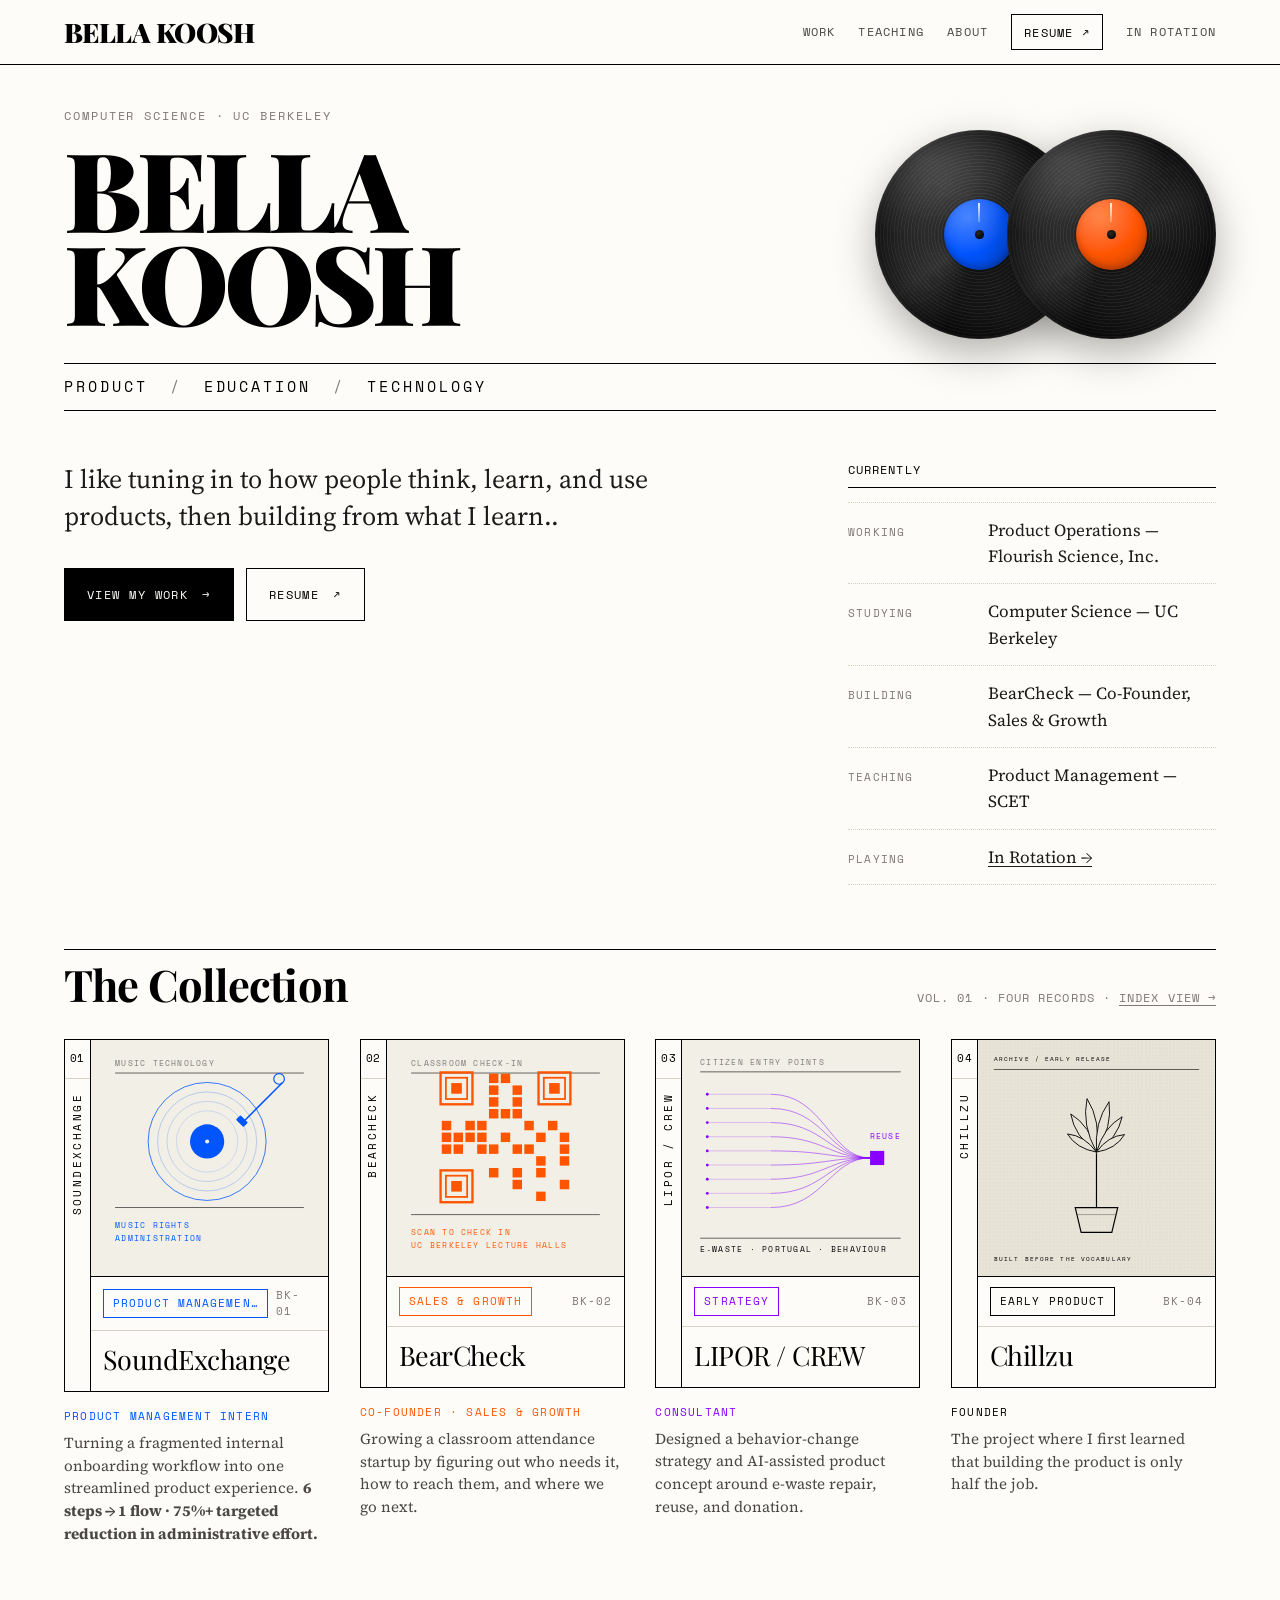
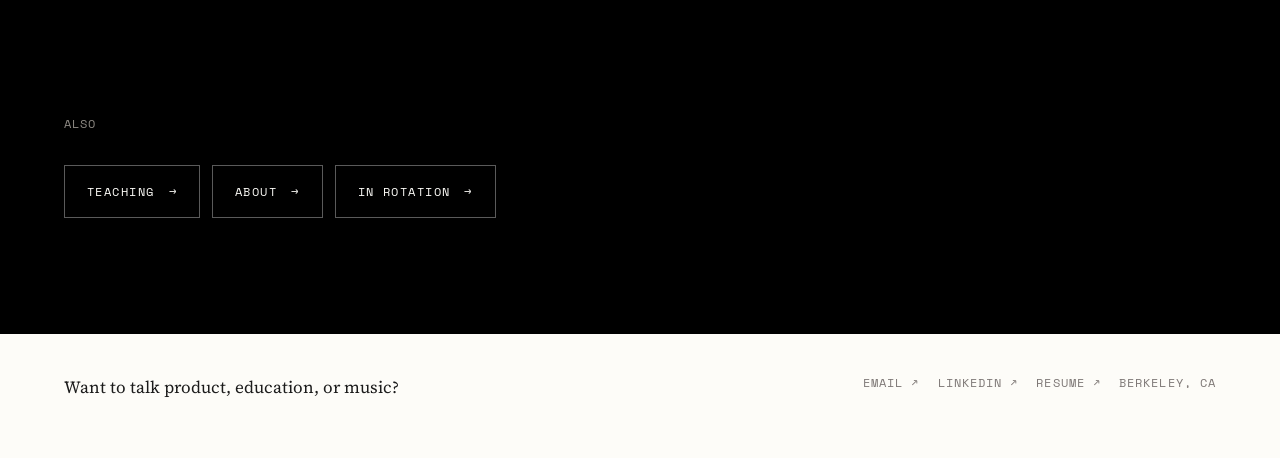
==== commit 4b15a067: "linkedin" ====
--- a/index.html
+++ b/index.html
@@ -316,7 +316,13 @@
   const domain = "berkeley.edu";
   document.getElementById("email-link").href = `mailto:${user}@${domain}`;
 </script>
-      <a href="#" class="todo">LinkedIn &#8599;</a>
+      <a
+          href="https://www.linkedin.com/in/bella-koosh/"
+          target="_blank"
+          rel="noopener noreferrer"
+        >
+          LinkedIn &#8599;
+        </a>
       <a href="assets/resume/bella-koosh-resume.pdf">Resume &#8599;</a>
       <span class="colophon__loc">Berkeley, CA</span>
     </nav>
